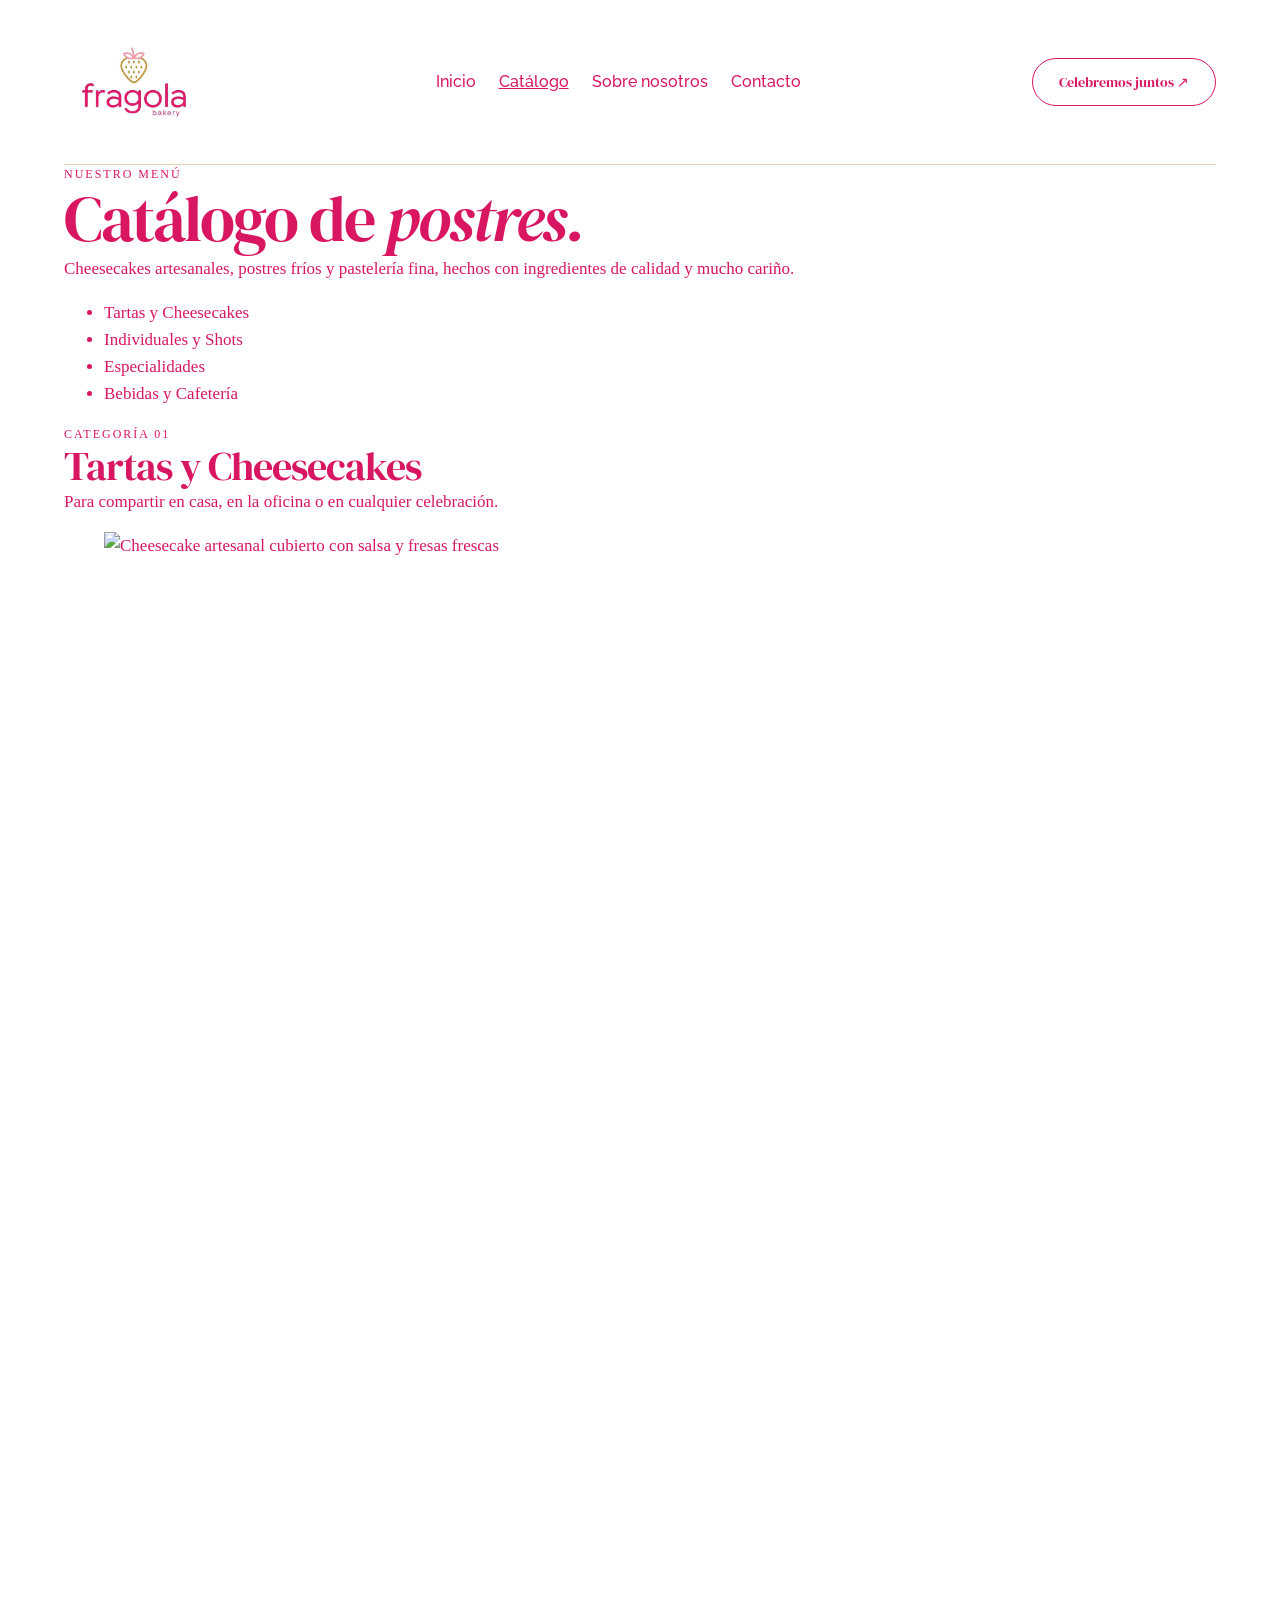
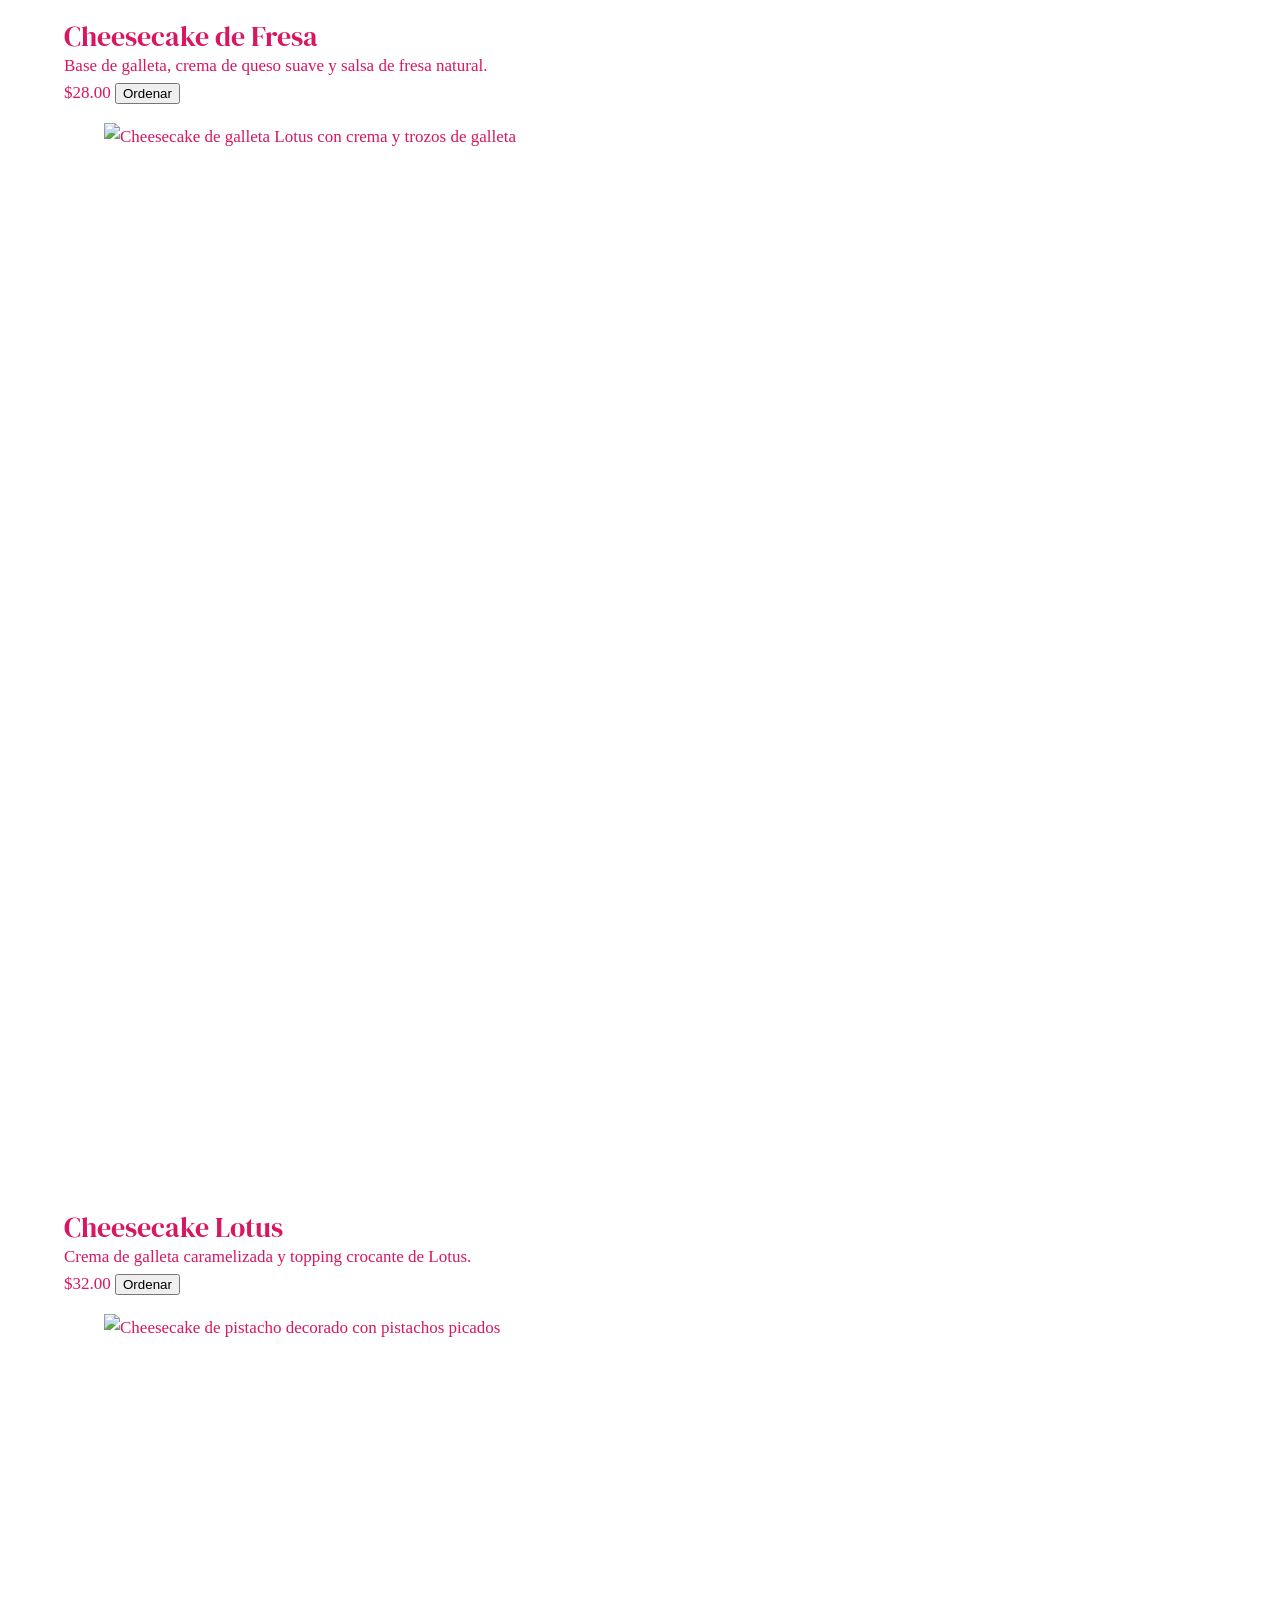
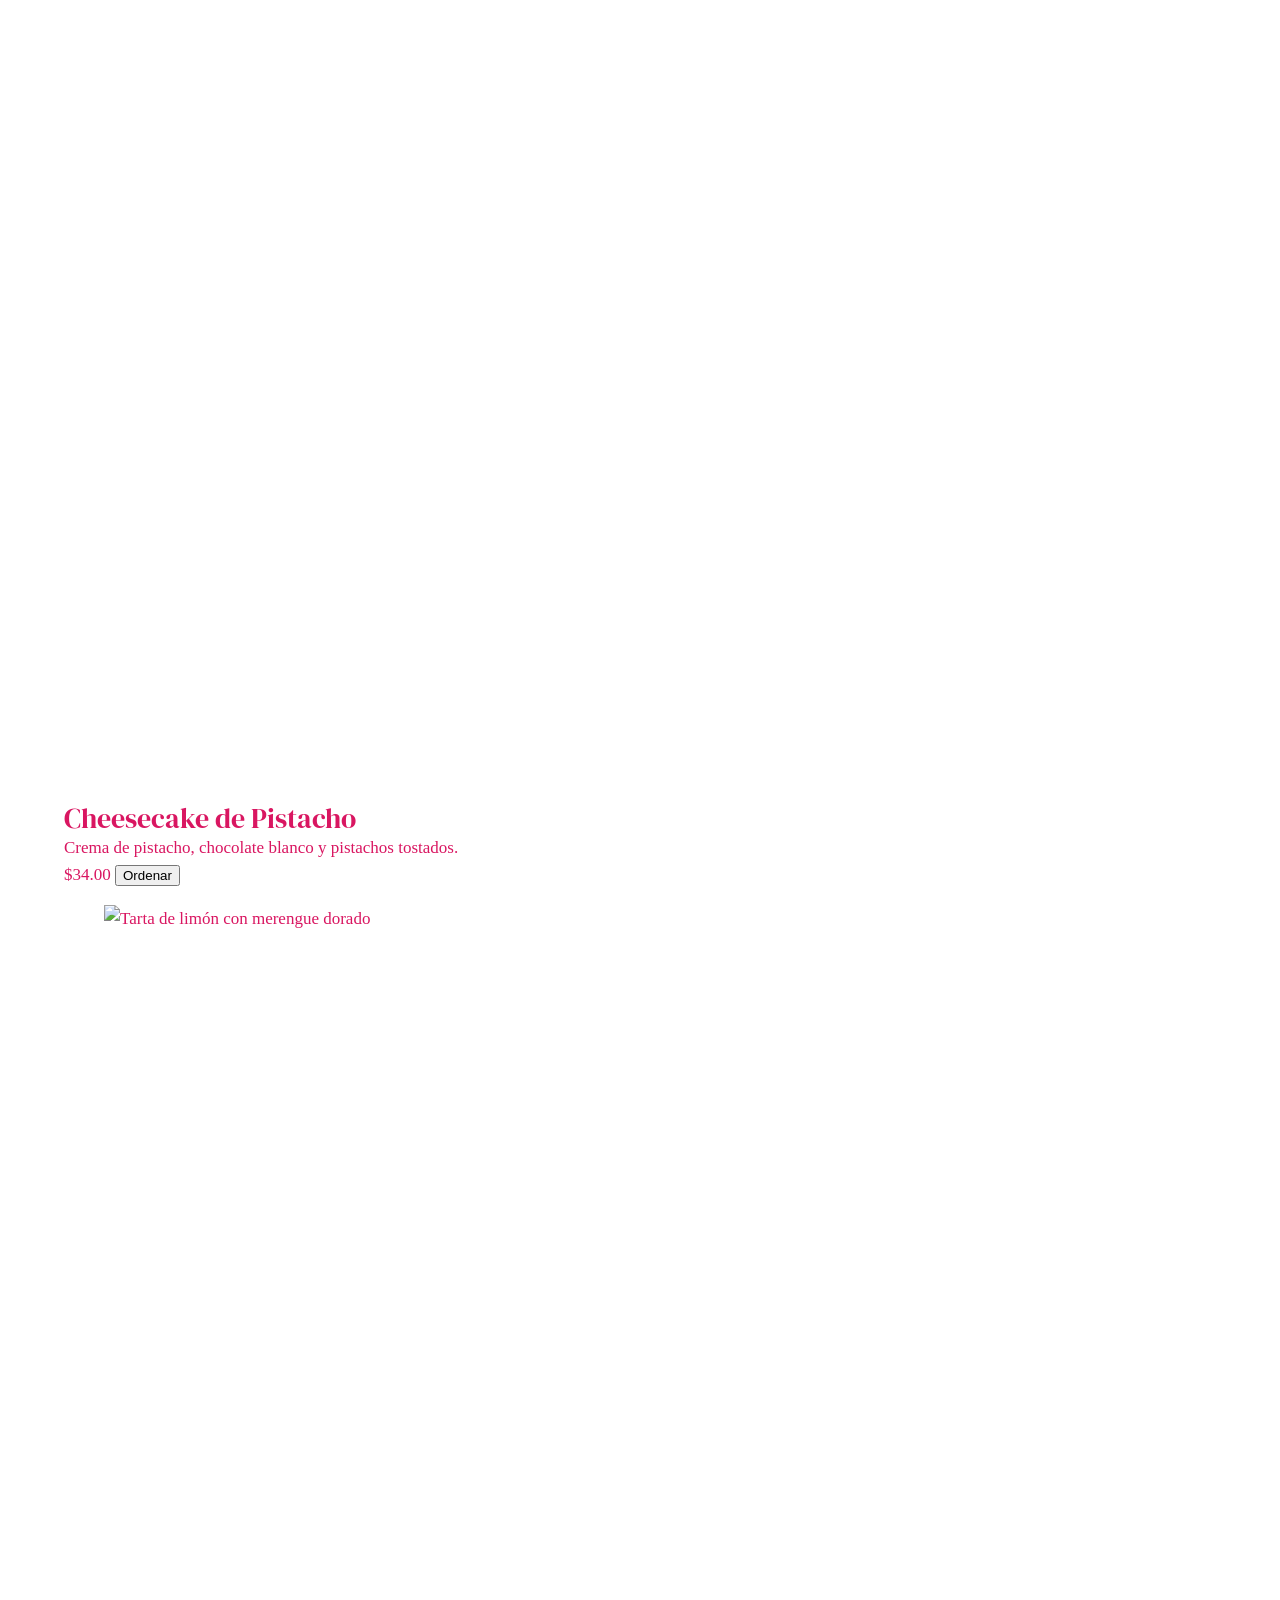
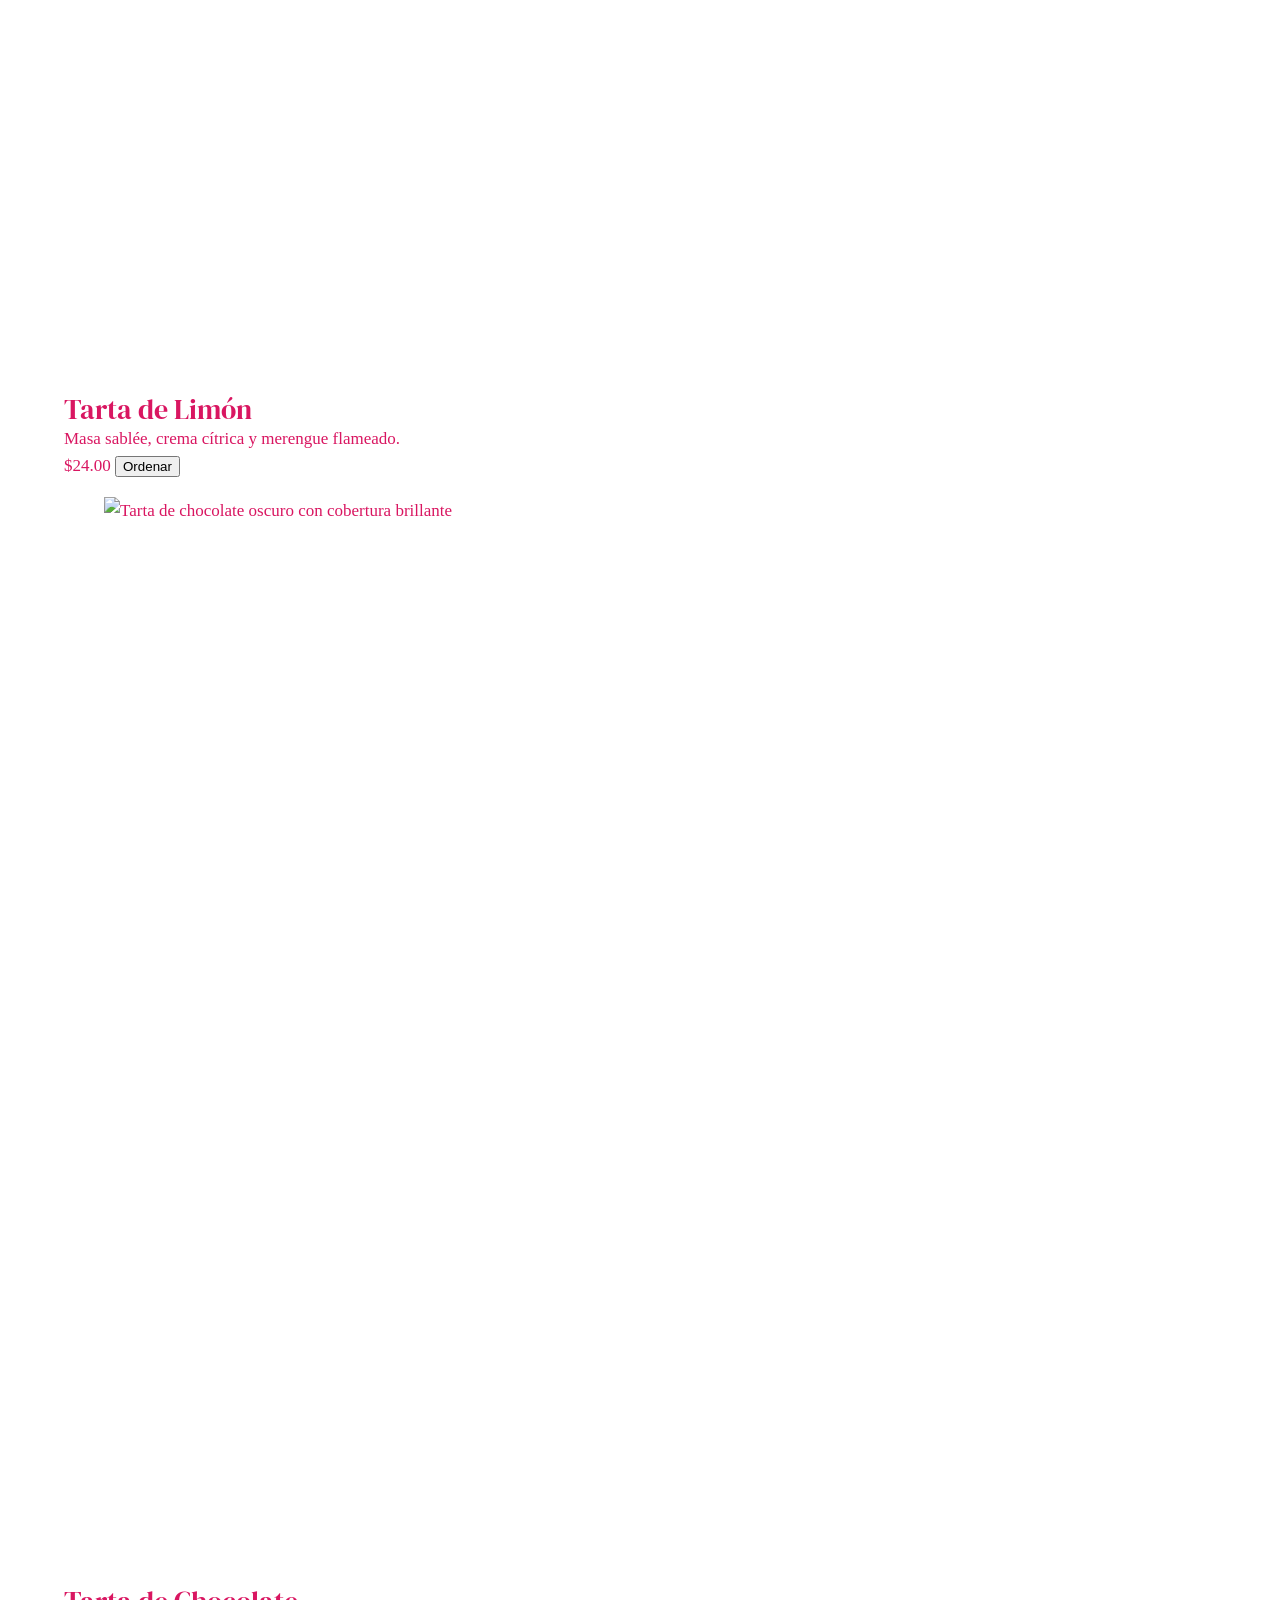
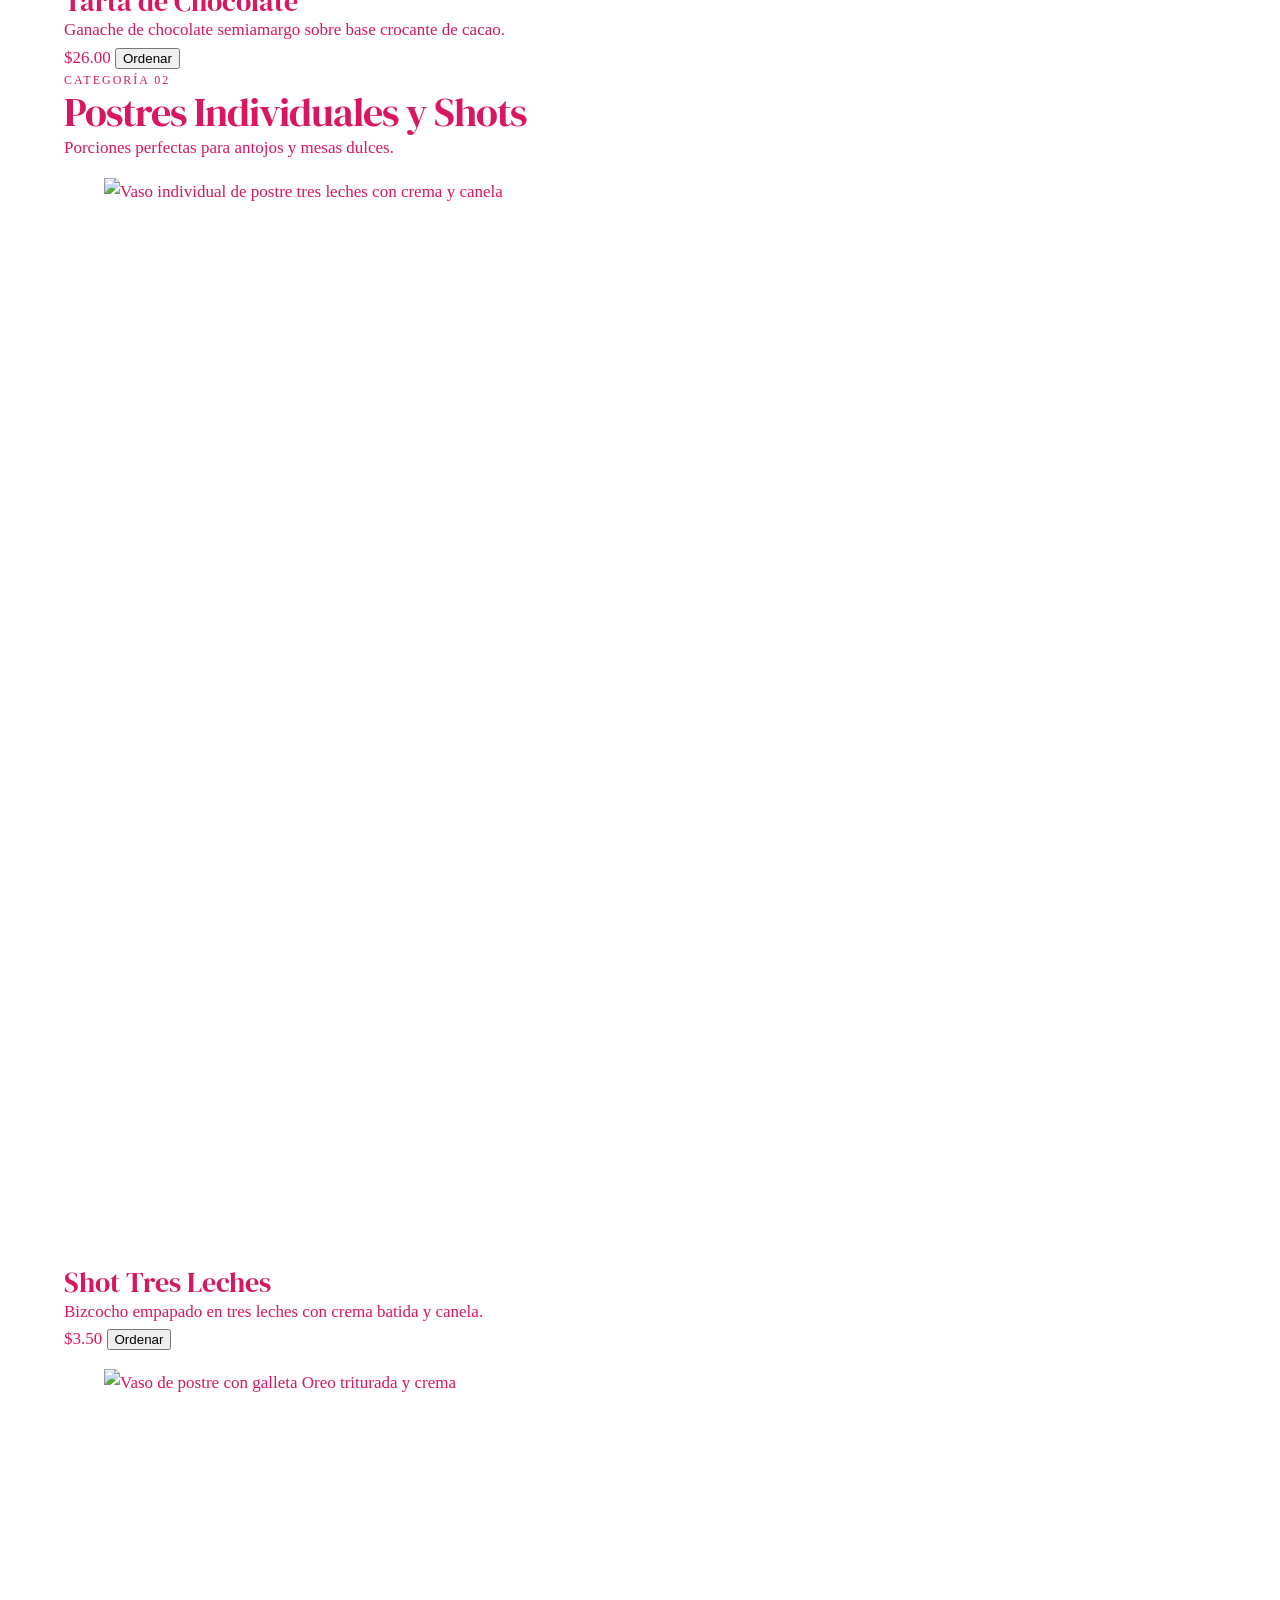
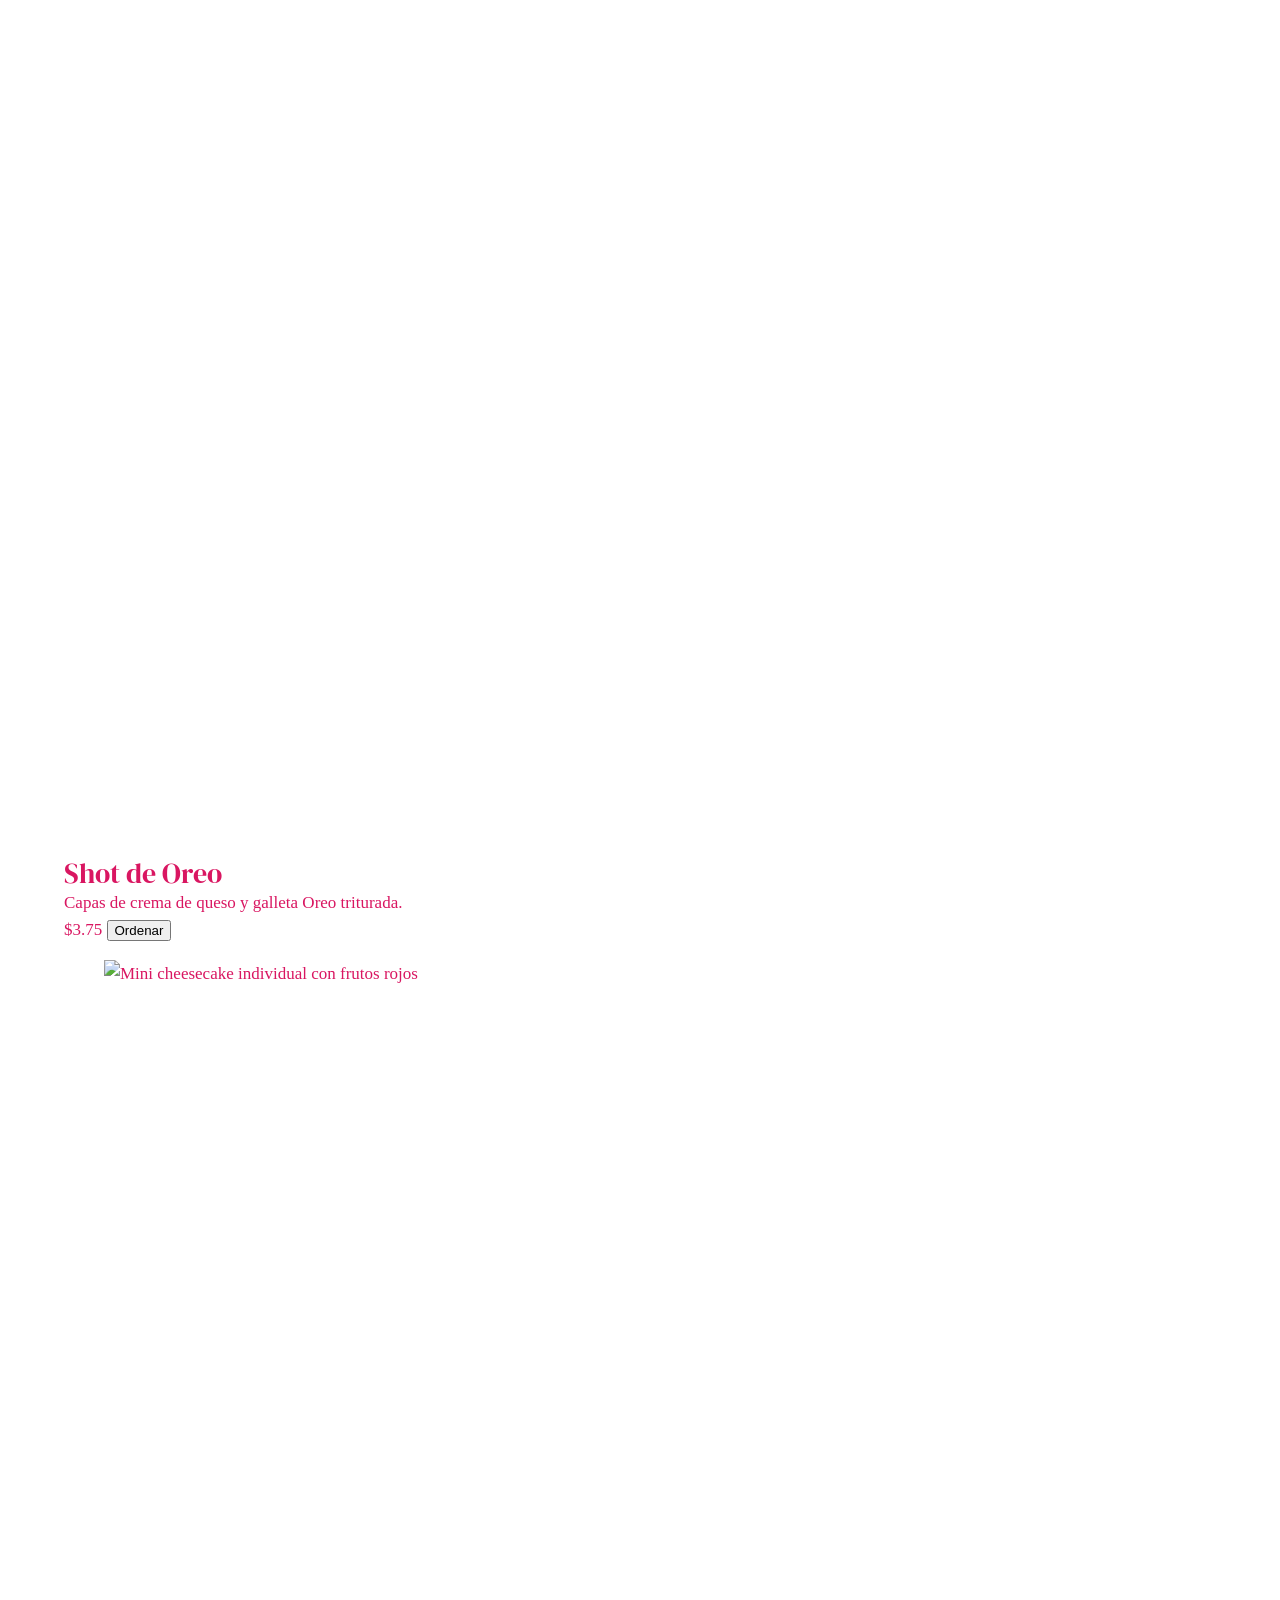
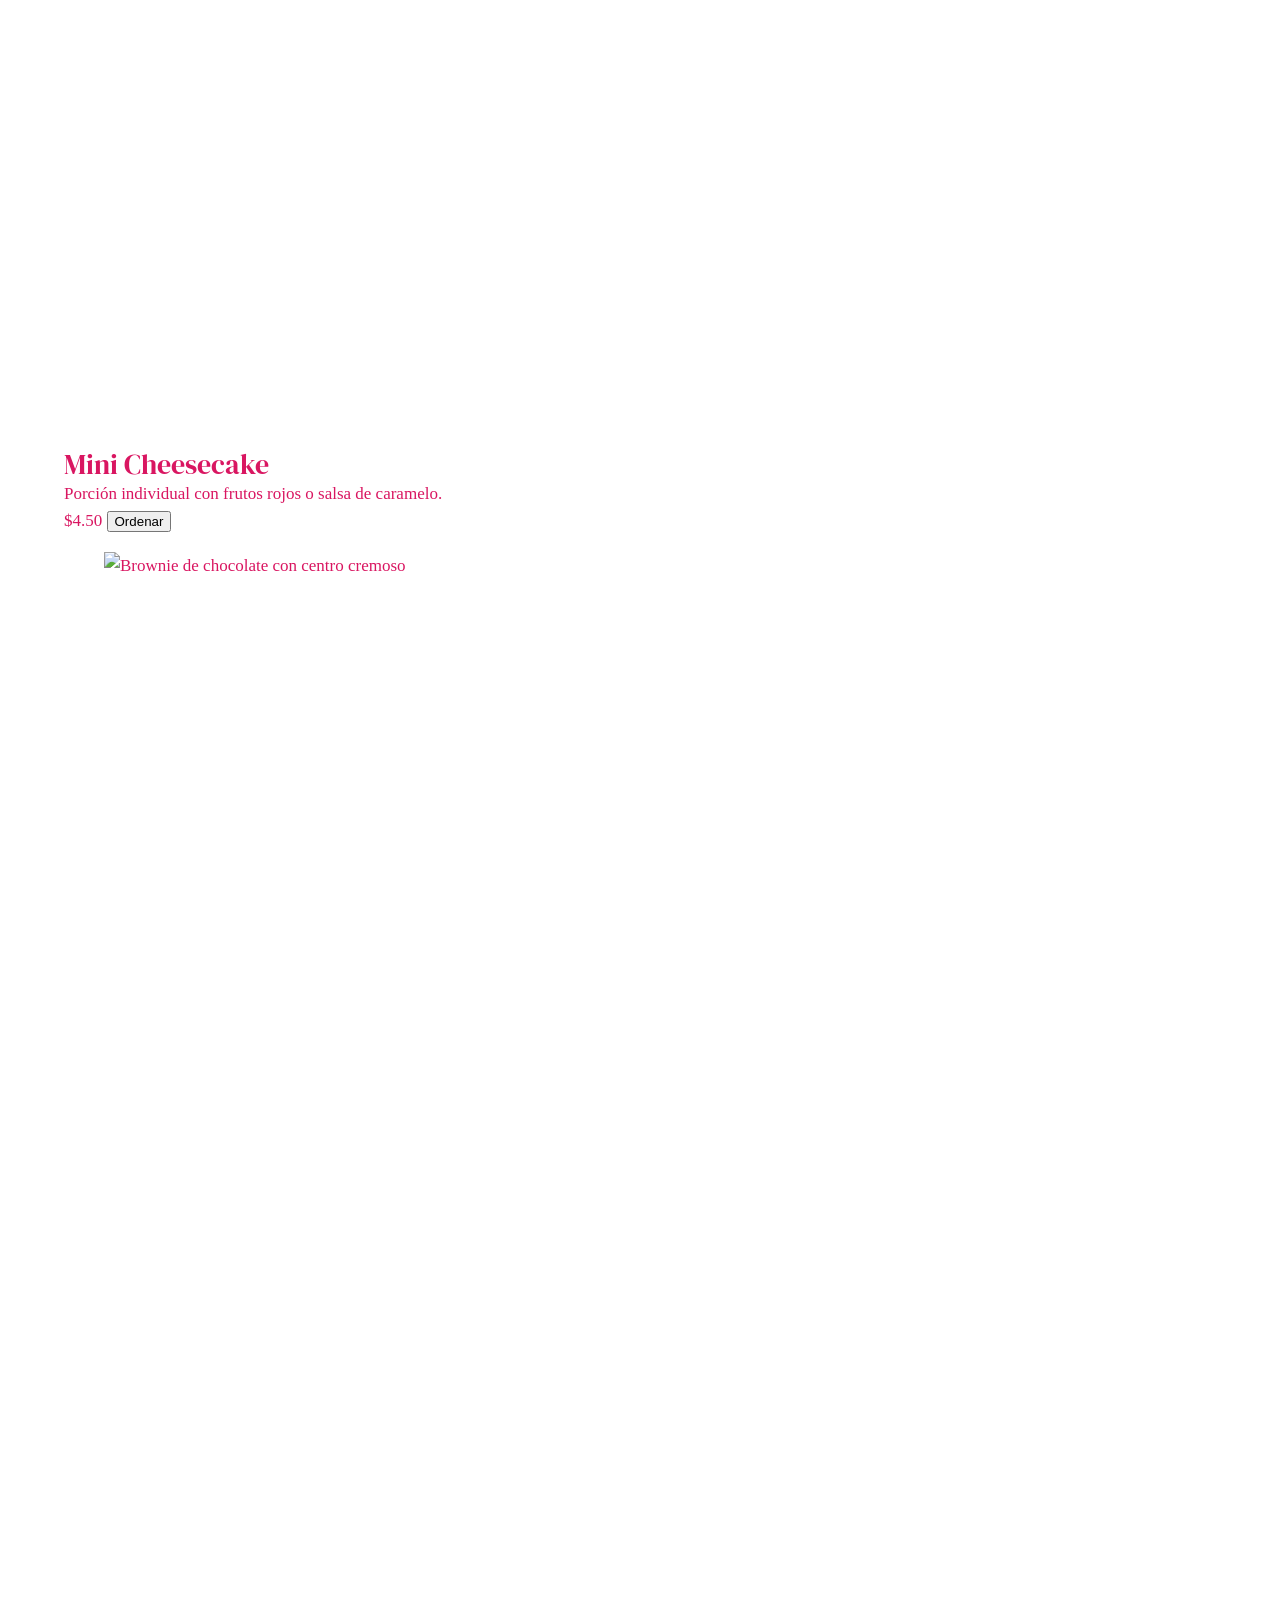
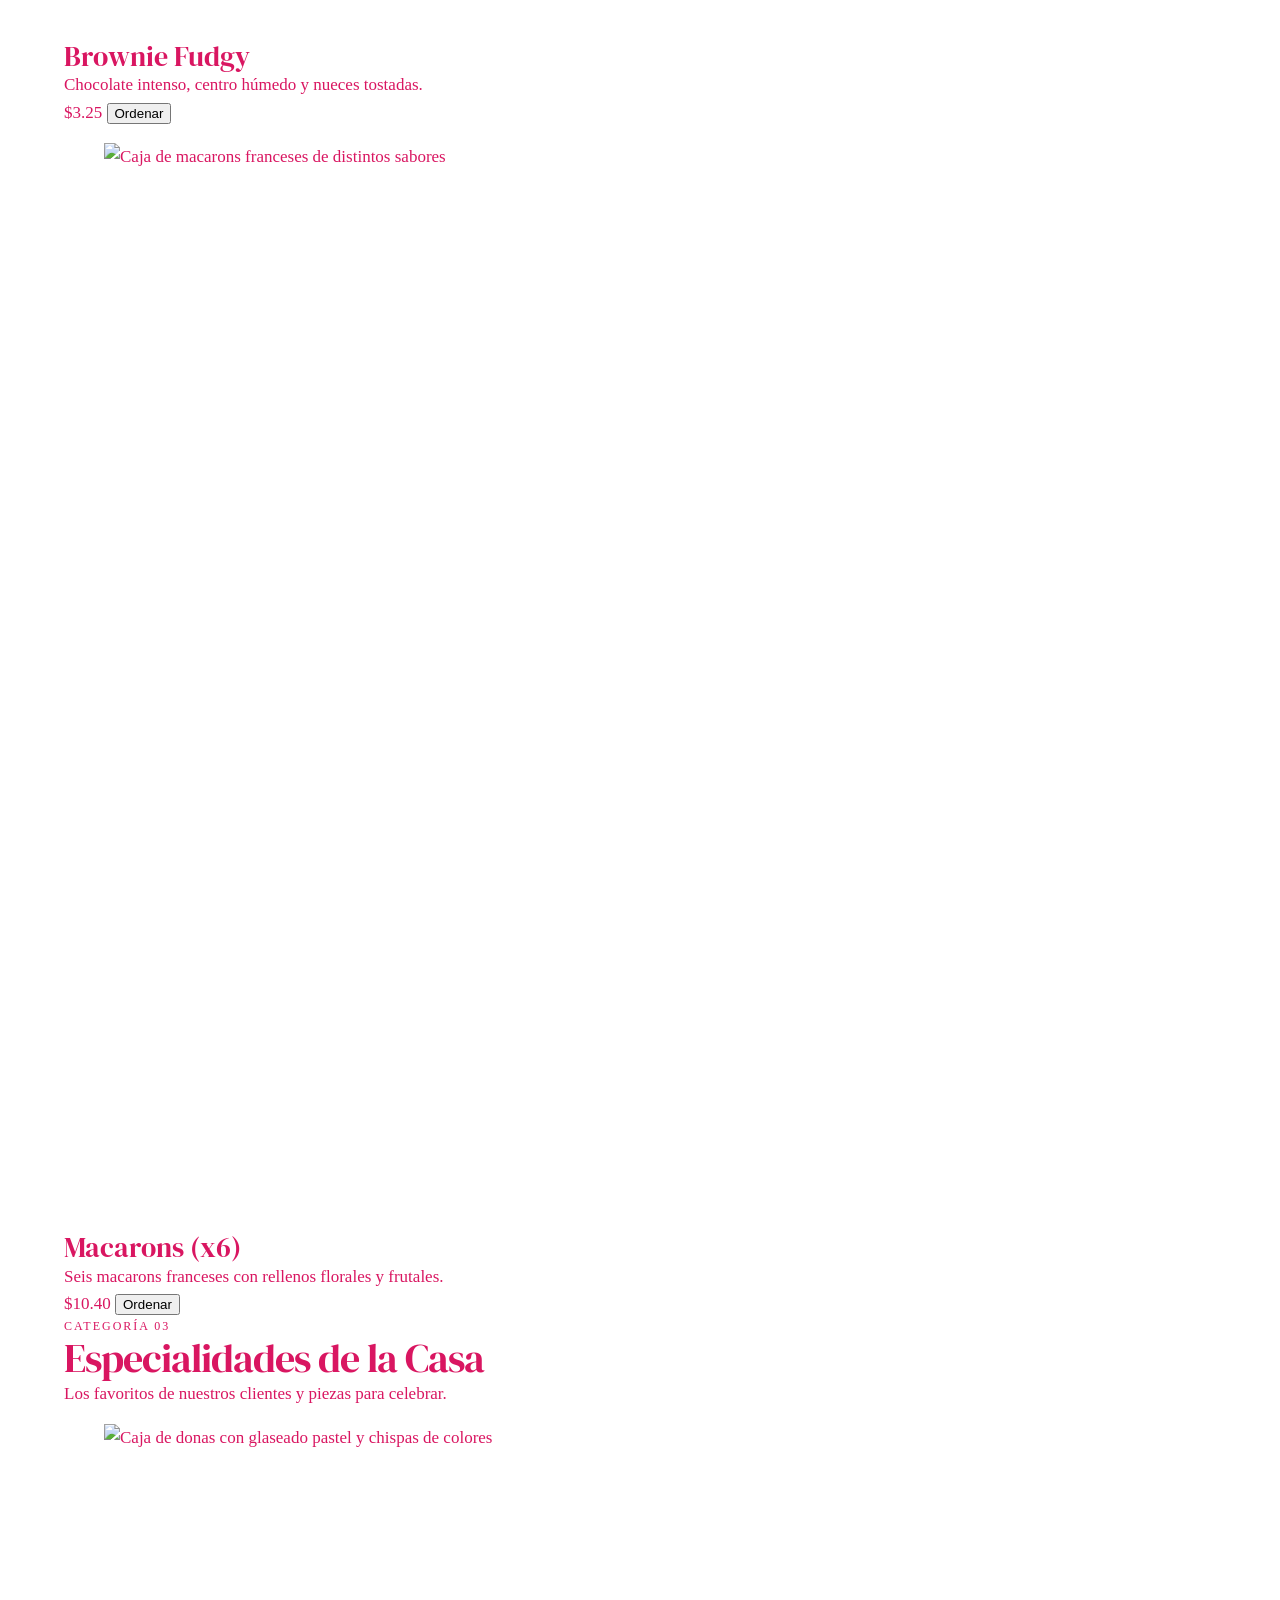
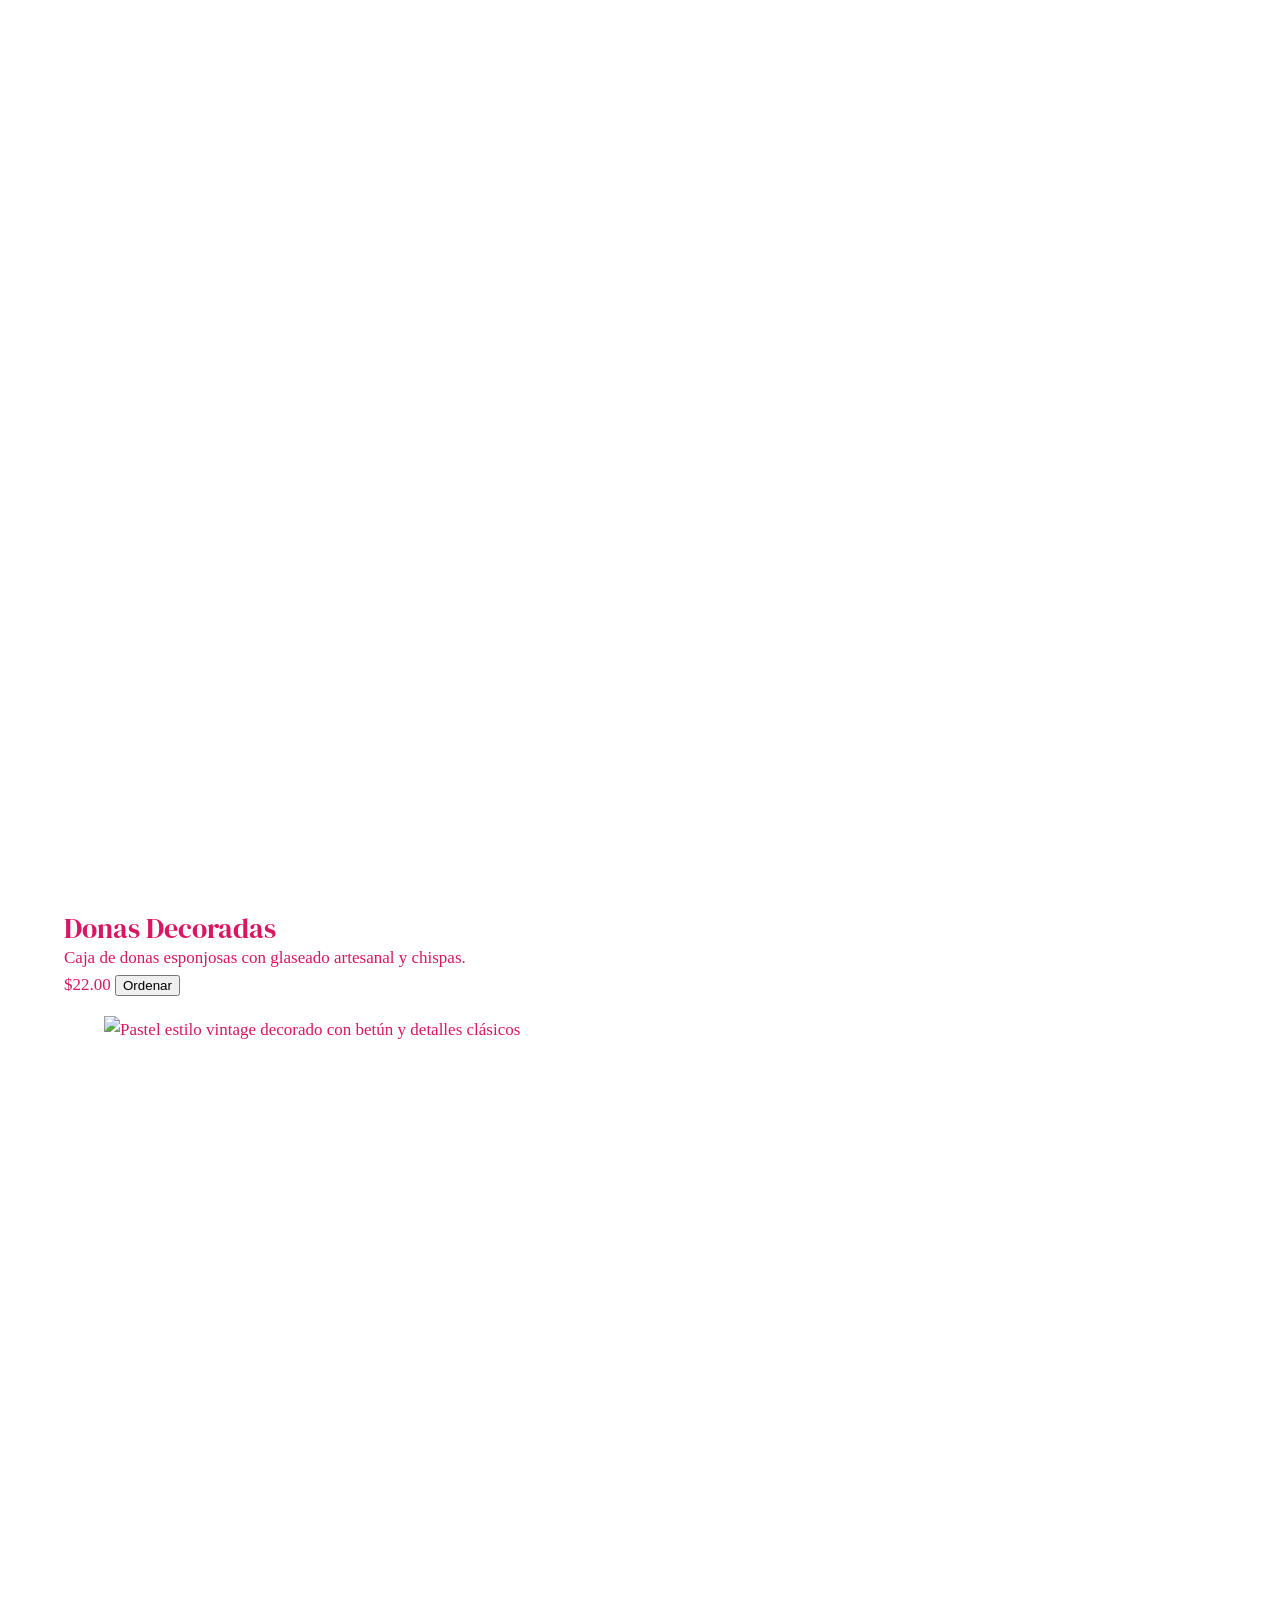
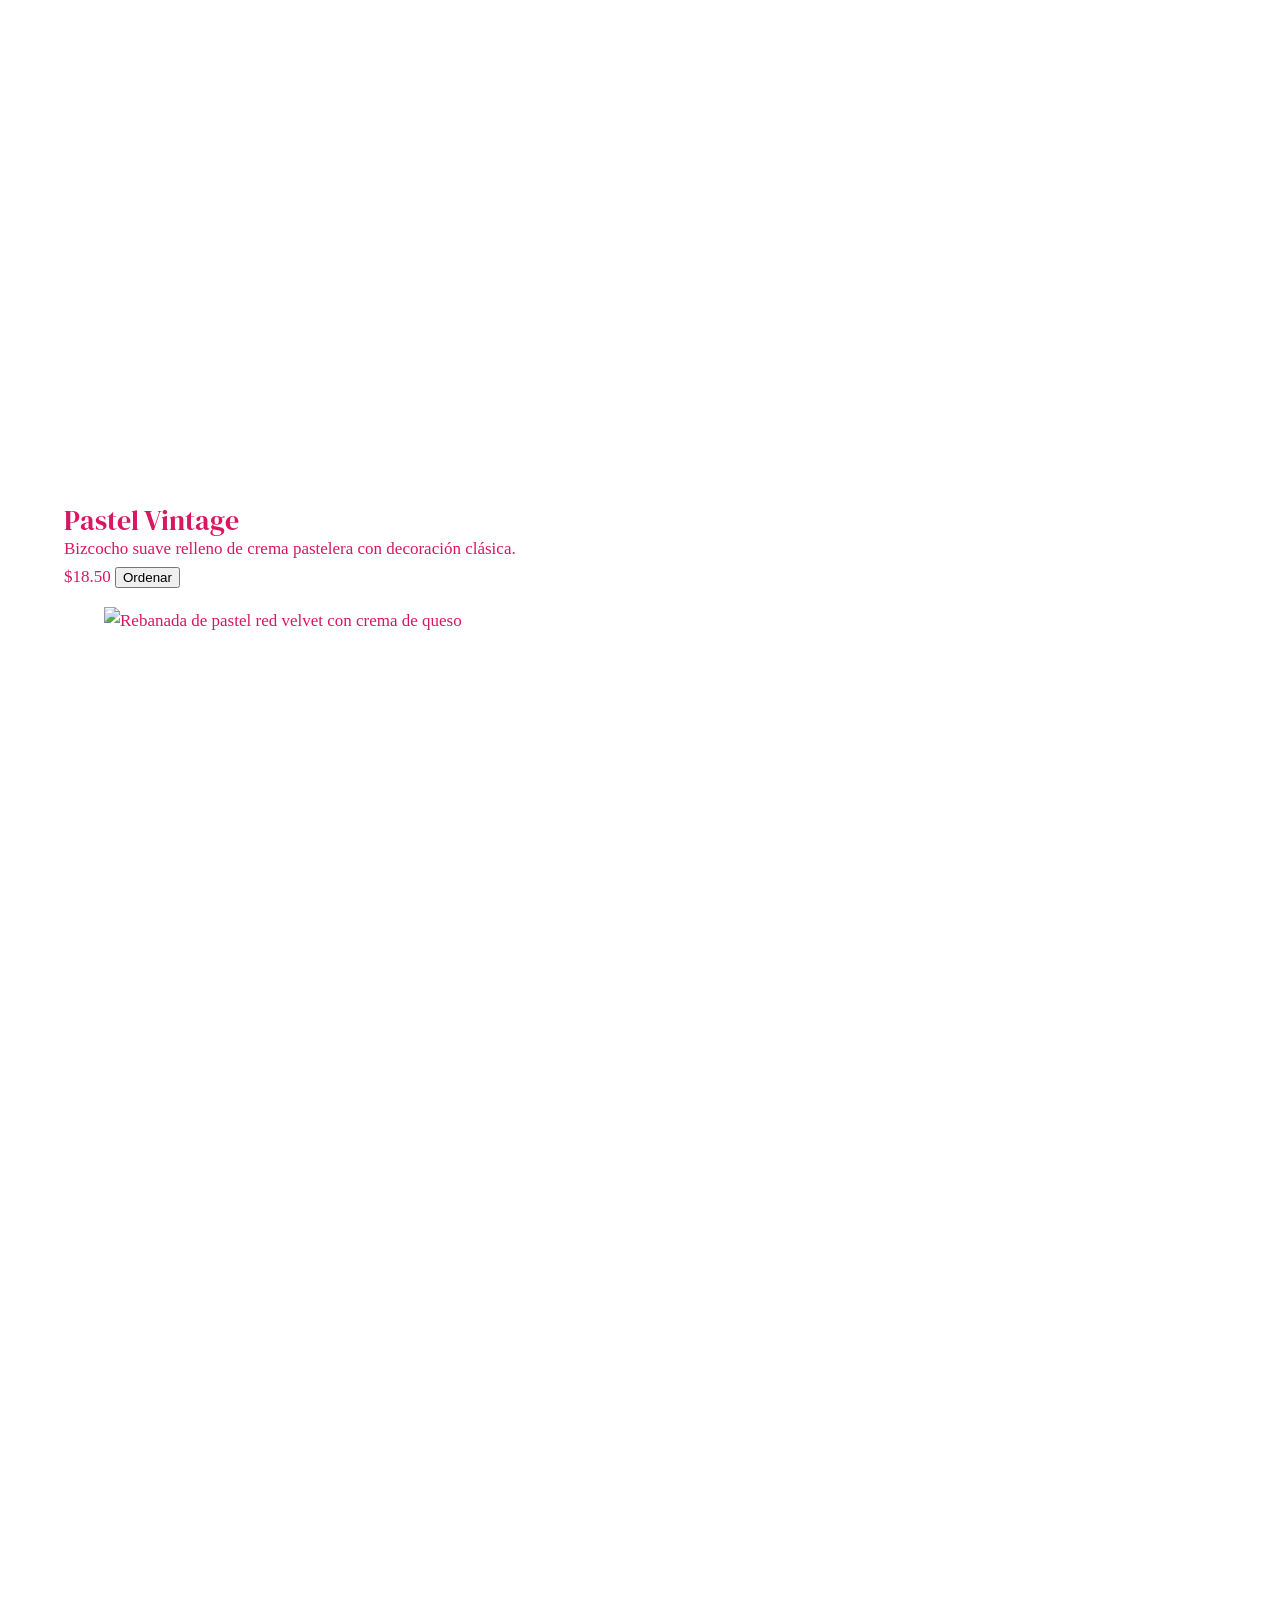
==== catalogo.html @ 0422d542 "Commit 4: Agregacion de catalogoo.html - Falta diseño completo en css" ====
<!DOCTYPE html>
<html lang="es">

<head>
    <meta charset="utf-8">
    <meta name="viewport" content="width=device-width, initial-scale=1.0">
    <title>Catálogo · Fragola Postres</title>
    <meta name="description" content="Catálogo de Fragola: cheesecakes artesanales, postres individuales, especialidades de la casa y cafetería.">
    <link rel="stylesheet" href="css/style.css">
    <link href="https://fonts.googleapis.com/css2?family=DM+Serif+Display:ital@0;1&amp;family=IBM+Plex+Mono:wght@400&amp;family=Raleway:wght@500&amp;display=swap" rel="stylesheet">
</head>

<body class="pagina-catalogo">

    <header class="cabecera">
        <nav class="nav-container contenedor" aria-label="Navegación principal">
            <a class="logo" href="index.html" aria-label="Fragola, inicio">
                <img src="img/logo-fragola.png" alt="Fragola bakery">
            </a>
            <ul class="nav-menu">
                <li><a href="index.html">Inicio</a></li>
                <li><a class="activo" href="catalogo.html" aria-current="page">Catálogo</a></li>
                <li><a href="sobreNosotros.html">Sobre nosotros</a></li>
                <li><a href="contacto.html">Contacto</a></li>
            </ul>
            <a class="cta-button boton-navegacion" href="contacto.html">Celebremos juntos <span>↗</span></a>
        </nav>
    </header>

    <main id="contenido" class="catalogo">

        <!-- Encabezado del catálogo -->
        <section class="catalogo__hero">
            <div class="contenedor catalogo__hero-interior">
                <p class="sobretitulo catalogo__sobretitulo">NUESTRO MENÚ</p>
                <h1 class="catalogo__titulo">Catálogo de <span class="titulo-cursiva">postres.</span></h1>
                <p class="catalogo__intro">Cheesecakes artesanales, postres fríos y pastelería fina, hechos con ingredientes de calidad y mucho cariño.</p>
                <nav class="catalogo__indice" aria-label="Categorías del catálogo">
                    <ul class="catalogo__indice-lista">
                        <li class="catalogo__indice-item"><a class="catalogo__indice-enlace" href="#tartas-cheesecakes">Tartas y Cheesecakes</a></li>
                        <li class="catalogo__indice-item"><a class="catalogo__indice-enlace" href="#individuales-shots">Individuales y Shots</a></li>
                        <li class="catalogo__indice-item"><a class="catalogo__indice-enlace" href="#especialidades">Especialidades</a></li>
                        <li class="catalogo__indice-item"><a class="catalogo__indice-enlace" href="#bebidas">Bebidas y Cafetería</a></li>
                    </ul>
                </nav>
            </div>
        </section>

        <!-- INICIO CATEGORÍA: Tartas y Cheesecakes -->
        <section class="catalogo__categoria catalogo__categoria--tartas" id="tartas-cheesecakes" aria-labelledby="titulo-tartas">
            <div class="contenedor">
                <header class="catalogo__categoria-encabezado">
                    <p class="sobretitulo catalogo__categoria-etiqueta">CATEGORÍA 01</p>
                    <h2 class="catalogo__categoria-titulo" id="titulo-tartas">Tartas y Cheesecakes</h2>
                    <p class="catalogo__categoria-descripcion">Para compartir en casa, en la oficina o en cualquier celebración.</p>
                </header>
                <div class="catalogo__grid">

                    <article class="catalogo__producto-card">
                        <figure class="catalogo__producto-figura">
                            <img class="catalogo__producto-img" src="https://placehold.co/600x600/fff1f5/d91661?text=Cheesecake+de+Fresa" alt="Cheesecake artesanal cubierto con salsa y fresas frescas" width="600" height="600" loading="lazy">
                        </figure>
                        <div class="catalogo__producto-cuerpo">
                            <h3 class="catalogo__producto-titulo">Cheesecake de Fresa</h3>
                            <p class="catalogo__producto-descripcion">Base de galleta, crema de queso suave y salsa de fresa natural.</p>
                            <div class="catalogo__producto-pie">
                                <span class="catalogo__producto-precio">$28.00</span>
                                <button type="button" class="catalogo__btn-accion btn-ordenar">Ordenar</button>
                            </div>
                        </div>
                    </article>

                    <article class="catalogo__producto-card">
                        <figure class="catalogo__producto-figura">
                            <img class="catalogo__producto-img" src="https://placehold.co/600x600/fff1f5/d91661?text=Cheesecake+Lotus" alt="Cheesecake de galleta Lotus con crema y trozos de galleta" width="600" height="600" loading="lazy">
                        </figure>
                        <div class="catalogo__producto-cuerpo">
                            <h3 class="catalogo__producto-titulo">Cheesecake Lotus</h3>
                            <p class="catalogo__producto-descripcion">Crema de galleta caramelizada y topping crocante de Lotus.</p>
                            <div class="catalogo__producto-pie">
                                <span class="catalogo__producto-precio">$32.00</span>
                                <button type="button" class="catalogo__btn-accion btn-ordenar">Ordenar</button>
                            </div>
                        </div>
                    </article>

                    <article class="catalogo__producto-card">
                        <figure class="catalogo__producto-figura">
                            <img class="catalogo__producto-img" src="https://placehold.co/600x600/fff1f5/d91661?text=Cheesecake+Pistacho" alt="Cheesecake de pistacho decorado con pistachos picados" width="600" height="600" loading="lazy">
                        </figure>
                        <div class="catalogo__producto-cuerpo">
                            <h3 class="catalogo__producto-titulo">Cheesecake de Pistacho</h3>
                            <p class="catalogo__producto-descripcion">Crema de pistacho, chocolate blanco y pistachos tostados.</p>
                            <div class="catalogo__producto-pie">
                                <span class="catalogo__producto-precio">$34.00</span>
                                <button type="button" class="catalogo__btn-accion btn-ordenar">Ordenar</button>
                            </div>
                        </div>
                    </article>

                    <article class="catalogo__producto-card">
                        <figure class="catalogo__producto-figura">
                            <img class="catalogo__producto-img" src="https://placehold.co/600x600/fff1f5/d91661?text=Tarta+de+Limon" alt="Tarta de limón con merengue dorado" width="600" height="600" loading="lazy">
                        </figure>
                        <div class="catalogo__producto-cuerpo">
                            <h3 class="catalogo__producto-titulo">Tarta de Limón</h3>
                            <p class="catalogo__producto-descripcion">Masa sablée, crema cítrica y merengue flameado.</p>
                            <div class="catalogo__producto-pie">
                                <span class="catalogo__producto-precio">$24.00</span>
                                <button type="button" class="catalogo__btn-accion btn-ordenar">Ordenar</button>
                            </div>
                        </div>
                    </article>

                    <article class="catalogo__producto-card">
                        <figure class="catalogo__producto-figura">
                            <img class="catalogo__producto-img" src="https://placehold.co/600x600/fff1f5/d91661?text=Tarta+de+Chocolate" alt="Tarta de chocolate oscuro con cobertura brillante" width="600" height="600" loading="lazy">
                        </figure>
                        <div class="catalogo__producto-cuerpo">
                            <h3 class="catalogo__producto-titulo">Tarta de Chocolate</h3>
                            <p class="catalogo__producto-descripcion">Ganache de chocolate semiamargo sobre base crocante de cacao.</p>
                            <div class="catalogo__producto-pie">
                                <span class="catalogo__producto-precio">$26.00</span>
                                <button type="button" class="catalogo__btn-accion btn-ordenar">Ordenar</button>
                            </div>
                        </div>
                    </article>

                </div>
            </div>
        </section>
        <!-- FIN CATEGORÍA: Tartas y Cheesecakes -->

        <!-- INICIO CATEGORÍA: Postres Individuales y Shots -->
        <section class="catalogo__categoria catalogo__categoria--individuales" id="individuales-shots" aria-labelledby="titulo-individuales">
            <div class="contenedor">
                <header class="catalogo__categoria-encabezado">
                    <p class="sobretitulo catalogo__categoria-etiqueta">CATEGORÍA 02</p>
                    <h2 class="catalogo__categoria-titulo" id="titulo-individuales">Postres Individuales y Shots</h2>
                    <p class="catalogo__categoria-descripcion">Porciones perfectas para antojos y mesas dulces.</p>
                </header>
                <div class="catalogo__grid">

                    <article class="catalogo__producto-card">
                        <figure class="catalogo__producto-figura">
                            <img class="catalogo__producto-img" src="https://placehold.co/600x600/fff1f5/d91661?text=Shot+Tres+Leches" alt="Vaso individual de postre tres leches con crema y canela" width="600" height="600" loading="lazy">
                        </figure>
                        <div class="catalogo__producto-cuerpo">
                            <h3 class="catalogo__producto-titulo">Shot Tres Leches</h3>
                            <p class="catalogo__producto-descripcion">Bizcocho empapado en tres leches con crema batida y canela.</p>
                            <div class="catalogo__producto-pie">
                                <span class="catalogo__producto-precio">$3.50</span>
                                <button type="button" class="catalogo__btn-accion btn-ordenar">Ordenar</button>
                            </div>
                        </div>
                    </article>

                    <article class="catalogo__producto-card">
                        <figure class="catalogo__producto-figura">
                            <img class="catalogo__producto-img" src="https://placehold.co/600x600/fff1f5/d91661?text=Shot+Oreo" alt="Vaso de postre con galleta Oreo triturada y crema" width="600" height="600" loading="lazy">
                        </figure>
                        <div class="catalogo__producto-cuerpo">
                            <h3 class="catalogo__producto-titulo">Shot de Oreo</h3>
                            <p class="catalogo__producto-descripcion">Capas de crema de queso y galleta Oreo triturada.</p>
                            <div class="catalogo__producto-pie">
                                <span class="catalogo__producto-precio">$3.75</span>
                                <button type="button" class="catalogo__btn-accion btn-ordenar">Ordenar</button>
                            </div>
                        </div>
                    </article>

                    <article class="catalogo__producto-card">
                        <figure class="catalogo__producto-figura">
                            <img class="catalogo__producto-img" src="https://placehold.co/600x600/fff1f5/d91661?text=Mini+Cheesecake" alt="Mini cheesecake individual con frutos rojos" width="600" height="600" loading="lazy">
                        </figure>
                        <div class="catalogo__producto-cuerpo">
                            <h3 class="catalogo__producto-titulo">Mini Cheesecake</h3>
                            <p class="catalogo__producto-descripcion">Porción individual con frutos rojos o salsa de caramelo.</p>
                            <div class="catalogo__producto-pie">
                                <span class="catalogo__producto-precio">$4.50</span>
                                <button type="button" class="catalogo__btn-accion btn-ordenar">Ordenar</button>
                            </div>
                        </div>
                    </article>

                    <article class="catalogo__producto-card">
                        <figure class="catalogo__producto-figura">
                            <img class="catalogo__producto-img" src="https://placehold.co/600x600/fff1f5/d91661?text=Brownie" alt="Brownie de chocolate con centro cremoso" width="600" height="600" loading="lazy">
                        </figure>
                        <div class="catalogo__producto-cuerpo">
                            <h3 class="catalogo__producto-titulo">Brownie Fudgy</h3>
                            <p class="catalogo__producto-descripcion">Chocolate intenso, centro húmedo y nueces tostadas.</p>
                            <div class="catalogo__producto-pie">
                                <span class="catalogo__producto-precio">$3.25</span>
                                <button type="button" class="catalogo__btn-accion btn-ordenar">Ordenar</button>
                            </div>
                        </div>
                    </article>

                    <article class="catalogo__producto-card">
                        <figure class="catalogo__producto-figura">
                            <img class="catalogo__producto-img" src="https://placehold.co/600x600/fff1f5/d91661?text=Macarons" alt="Caja de macarons franceses de distintos sabores" width="600" height="600" loading="lazy">
                        </figure>
                        <div class="catalogo__producto-cuerpo">
                            <h3 class="catalogo__producto-titulo">Macarons (x6)</h3>
                            <p class="catalogo__producto-descripcion">Seis macarons franceses con rellenos florales y frutales.</p>
                            <div class="catalogo__producto-pie">
                                <span class="catalogo__producto-precio">$10.40</span>
                                <button type="button" class="catalogo__btn-accion btn-ordenar">Ordenar</button>
                            </div>
                        </div>
                    </article>

                </div>
            </div>
        </section>
        <!-- FIN CATEGORÍA: Postres Individuales y Shots -->

        <!-- INICIO CATEGORÍA: Especialidades de la Casa -->
        <section class="catalogo__categoria catalogo__categoria--especialidades" id="especialidades" aria-labelledby="titulo-especialidades">
            <div class="contenedor">
                <header class="catalogo__categoria-encabezado">
                    <p class="sobretitulo catalogo__categoria-etiqueta">CATEGORÍA 03</p>
                    <h2 class="catalogo__categoria-titulo" id="titulo-especialidades">Especialidades de la Casa</h2>
                    <p class="catalogo__categoria-descripcion">Los favoritos de nuestros clientes y piezas para celebrar.</p>
                </header>
                <div class="catalogo__grid">

                    <article class="catalogo__producto-card">
                        <figure class="catalogo__producto-figura">
                            <img class="catalogo__producto-img" src="https://placehold.co/600x600/fff1f5/d91661?text=Donas+Decoradas" alt="Caja de donas con glaseado pastel y chispas de colores" width="600" height="600" loading="lazy">
                        </figure>
                        <div class="catalogo__producto-cuerpo">
                            <h3 class="catalogo__producto-titulo">Donas Decoradas</h3>
                            <p class="catalogo__producto-descripcion">Caja de donas esponjosas con glaseado artesanal y chispas.</p>
                            <div class="catalogo__producto-pie">
                                <span class="catalogo__producto-precio">$22.00</span>
                                <button type="button" class="catalogo__btn-accion btn-ordenar">Ordenar</button>
                            </div>
                        </div>
                    </article>

                    <article class="catalogo__producto-card">
                        <figure class="catalogo__producto-figura">
                            <img class="catalogo__producto-img" src="https://placehold.co/600x600/fff1f5/d91661?text=Pastel+Vintage" alt="Pastel estilo vintage decorado con betún y detalles clásicos" width="600" height="600" loading="lazy">
                        </figure>
                        <div class="catalogo__producto-cuerpo">
                            <h3 class="catalogo__producto-titulo">Pastel Vintage</h3>
                            <p class="catalogo__producto-descripcion">Bizcocho suave relleno de crema pastelera con decoración clásica.</p>
                            <div class="catalogo__producto-pie">
                                <span class="catalogo__producto-precio">$18.50</span>
                                <button type="button" class="catalogo__btn-accion btn-ordenar">Ordenar</button>
                            </div>
                        </div>
                    </article>

                    <article class="catalogo__producto-card">
                        <figure class="catalogo__producto-figura">
                            <img class="catalogo__producto-img" src="https://placehold.co/600x600/fff1f5/d91661?text=Pastel+Red+Velvet" alt="Rebanada de pastel red velvet con crema de queso" width="600" height="600" loading="lazy">
                        </figure>
                        <div class="catalogo__producto-cuerpo">
                            <h3 class="catalogo__producto-titulo">Red Velvet</h3>
                            <p class="catalogo__producto-descripcion">Bizcocho aterciopelado con frosting de queso crema.</p>
                            <div class="catalogo__producto-pie">
                                <span class="catalogo__producto-precio">$30.00</span>
                                <button type="button" class="catalogo__btn-accion btn-ordenar">Ordenar</button>
                            </div>
                        </div>
                    </article>

                    <article class="catalogo__producto-card">
                        <figure class="catalogo__producto-figura">
                            <img class="catalogo__producto-img" src="https://placehold.co/600x600/fff1f5/d91661?text=Cupcakes" alt="Caja de cupcakes decorados con crema de colores" width="600" height="600" loading="lazy">
                        </figure>
                        <div class="catalogo__producto-cuerpo">
                            <h3 class="catalogo__producto-titulo">Cupcakes (x6)</h3>
                            <p class="catalogo__producto-descripcion">Vainilla o chocolate con frosting de crema de mantequilla.</p>
                            <div class="catalogo__producto-pie">
                                <span class="catalogo__producto-precio">$15.00</span>
                                <button type="button" class="catalogo__btn-accion btn-ordenar">Ordenar</button>
                            </div>
                        </div>
                    </article>

                    <article class="catalogo__producto-card">
                        <figure class="catalogo__producto-figura">
                            <img class="catalogo__producto-img" src="https://placehold.co/600x600/fff1f5/d91661?text=Mesa+Dulce" alt="Mesa de postres surtidos para eventos" width="600" height="600" loading="lazy">
                        </figure>
                        <div class="catalogo__producto-cuerpo">
                            <h3 class="catalogo__producto-titulo">Caja Dulce Surtida</h3>
                            <p class="catalogo__producto-descripcion">Selección de 12 mini postres, ideal para regalar o compartir.</p>
                            <div class="catalogo__producto-pie">
                                <span class="catalogo__producto-precio">$35.00</span>
                                <button type="button" class="catalogo__btn-accion btn-ordenar">Ordenar</button>
                            </div>
                        </div>
                    </article>

                </div>
            </div>
        </section>
        <!-- FIN CATEGORÍA: Especialidades de la Casa -->

        <!-- INICIO CATEGORÍA: Bebidas y Cafetería -->
        <section class="catalogo__categoria catalogo__categoria--bebidas" id="bebidas" aria-labelledby="titulo-bebidas">
            <div class="contenedor">
                <header class="catalogo__categoria-encabezado">
                    <p class="sobretitulo catalogo__categoria-etiqueta">CATEGORÍA 04</p>
                    <h2 class="catalogo__categoria-titulo" id="titulo-bebidas">Bebidas y Cafetería</h2>
                    <p class="catalogo__categoria-descripcion">El acompañante ideal para tu postre.</p>
                </header>
                <div class="catalogo__grid">

                    <article class="catalogo__producto-card">
                        <figure class="catalogo__producto-figura">
                            <img class="catalogo__producto-img" src="https://placehold.co/600x600/fff1f5/d91661?text=Cafe+Americano" alt="Taza de café americano recién preparado" width="600" height="600" loading="lazy">
                        </figure>
                        <div class="catalogo__producto-cuerpo">
                            <h3 class="catalogo__producto-titulo">Café Americano</h3>
                            <p class="catalogo__producto-descripcion">Café de altura, servido caliente o frío.</p>
                            <div class="catalogo__producto-pie">
                                <span class="catalogo__producto-precio">$2.25</span>
                                <button type="button" class="catalogo__btn-accion btn-ordenar">Ordenar</button>
                            </div>
                        </div>
                    </article>

                    <article class="catalogo__producto-card">
                        <figure class="catalogo__producto-figura">
                            <img class="catalogo__producto-img" src="https://placehold.co/600x600/fff1f5/d91661?text=Latte" alt="Latte con arte en la espuma de leche" width="600" height="600" loading="lazy">
                        </figure>
                        <div class="catalogo__producto-cuerpo">
                            <h3 class="catalogo__producto-titulo">Latte</h3>
                            <p class="catalogo__producto-descripcion">Espresso con leche vaporizada y espuma cremosa.</p>
                            <div class="catalogo__producto-pie">
                                <span class="catalogo__producto-precio">$3.50</span>
                                <button type="button" class="catalogo__btn-accion btn-ordenar">Ordenar</button>
                            </div>
                        </div>
                    </article>

                    <article class="catalogo__producto-card">
                        <figure class="catalogo__producto-figura">
                            <img class="catalogo__producto-img" src="https://placehold.co/600x600/fff1f5/d91661?text=Frappe" alt="Frappé de café con crema batida y caramelo" width="600" height="600" loading="lazy">
                        </figure>
                        <div class="catalogo__producto-cuerpo">
                            <h3 class="catalogo__producto-titulo">Frappé de Caramelo</h3>
                            <p class="catalogo__producto-descripcion">Café frappé con salsa de caramelo y crema batida.</p>
                            <div class="catalogo__producto-pie">
                                <span class="catalogo__producto-precio">$4.50</span>
                                <button type="button" class="catalogo__btn-accion btn-ordenar">Ordenar</button>
                            </div>
                        </div>
                    </article>

                    <article class="catalogo__producto-card">
                        <figure class="catalogo__producto-figura">
                            <img class="catalogo__producto-img" src="https://placehold.co/600x600/fff1f5/d91661?text=Limonada+de+Fresa" alt="Vaso de limonada de fresa con hielo y hojas de menta" width="600" height="600" loading="lazy">
                        </figure>
                        <div class="catalogo__producto-cuerpo">
                            <h3 class="catalogo__producto-titulo">Limonada de Fresa</h3>
                            <p class="catalogo__producto-descripcion">Limón natural y fresa fresca con hielo y menta.</p>
                            <div class="catalogo__producto-pie">
                                <span class="catalogo__producto-precio">$3.25</span>
                                <button type="button" class="catalogo__btn-accion btn-ordenar">Ordenar</button>
                            </div>
                        </div>
                    </article>

                </div>
            </div>
        </section>
        <!-- FIN CATEGORÍA: Bebidas y Cafetería -->

        <!-- Llamado a pedidos por encargo -->
        <section class="catalogo__cta" aria-labelledby="titulo-cta">
            <div class="contenedor catalogo__cta-interior">
                <h2 class="catalogo__cta-titulo" id="titulo-cta">¿Buscas algo personalizado?</h2>
                <p class="catalogo__cta-texto">Encargos con 48 horas de anticipación. Escríbenos y diseñamos tu pedido.</p>
                <a class="cta-button catalogo__cta-enlace" href="contacto.html">Cotizar pedido</a>
            </div>
        </section>

    </main>

    <footer class="pie">
        <div class="contenedor fila-pie">
            <div class="columna-pie">
                <a class="logo logo-pie" href="index.html">
                    <img alt="Fragola bakery" src="img/logo-fragola.png" />
                </a>
                <p>
                    Repostería artesanal creada con pasión para llenar de dulzura tus momentos más especiales
                </p>
            </div>
            <div class="columna-pie">
                <h4>
                    Navegación
                </h4>
                <ul class="enlaces-pie">
                    <li>
                        <a href="index.html">
                            Inicio
                        </a>
                    </li>
                    <li>
                        <a href="catalogo.html">
                            Catálogo
                        </a>
                    </li>
                    <li>
                        <a href="sobreNosotros.html">
                            Sobre Nosotros
                        </a>
                    </li>
                    <li>
                        <a href="contacto.html">
                            Contacto
                        </a>
                    </li>
                </ul>
            </div>
            <div class="columna-pie contacto-pie">
                <h4>
                    Atención y Pedidos
                </h4>
                <ul class="lista-contacto-pie">
                    <li>
                        <a href="contacto.html">
                            Consulta por tu pedido
                        </a>
                    </li>
                    <li>
                        <a href="https://www.instagram.com/fragola.postres" rel="noopener noreferrer" target="_blank">
                            @fragola.postres
                        </a>
                    </li>
                    <li>
                        <span>
                            La Mascota &amp; Epic Plaza
                        </span>
                    </li>
                    <li>
                        <span>
                            Encargos con 48h de anticipación
                        </span>
                    </li>
                </ul>
            </div>
        </div>
        <div class="pie-derechos">
            <p>
                2026 Fragola Postres - Proyecto de Desarrollo Web
            </p>
        </div>
    </footer>

</body>

</html>
---- css/style.css ----
/* FRAGOLA - Version adaptada a las guias 1, 2 y 3.
   Colores y fuentes: guias 1 y 2.
   Distribucion flexible: guia 3, paginas 6-10 y 16-20.
   El archivo LEEME.txt relaciona las tecnicas con las guias. */

/* 1. Paleta inspirada en el logo original: fucsia, rosa y dorado.
   Rosa claro como fondo; dorado solo para detalles decorativos.
   Variables y estilos generales: guia 2, pagina 10. */
:root {
    --fucsia: #d91661;
    --rosa: #e99aaf;
    --rosa-claro: #fff1f5;
    --dorado: #bf9b38;
    --blanco: #ffffff;
    --texto: #503d43;
    --borde-claro: rgba(191, 155, 56, 0.45);
    --borde-suave: rgba(233, 154, 175, 0.5);
    --serif: 'DM Serif Display', Georgia, serif;
    --mono: 'IBM Plex Mono', monospace;
    --fuente-menu: 'Raleway', Arial, sans-serif;
}

* {
    box-sizing: border-box;
}

body {
    margin: 0;
    background-color: var(--blanco);
    color: var(--fucsia);
    font-family: Georgia, serif;
    font-size: 17px;
    line-height: 1.6;
}

a {
    color: var(--fucsia);
    text-decoration: none;
}

a:hover,
a:focus-visible {
    text-decoration: underline;
}

img {
    display: block;
    width: 100%;
    max-width: 100%;
    height: auto;
}

h1, h2, h3, h4, p {
    margin: 0;
}

h1, h2, h3, h4 {
    font-family: var(--serif);
    font-weight: 400;
    line-height: 1.1;
}

/* Porcentaje + limite de ancho, como en la guia 3, pagina 16. */
.contenedor {
    width: 90%;
    max-width: 1200px;
    margin: 0 auto;
}

.sobretitulo {
    font-size: 12px;
    letter-spacing: 2px;
    text-transform: uppercase;
    line-height: 1.6;
}

/* 2. Navegacion flexible: los enlaces pueden pasar a otra fila. */
.cabecera {
    background-color: var(--blanco);
}

.portada {
    background-color: var(--rosa-claro);
    color: var(--fucsia);
}

.nav-container {
    display: flex;
    flex-wrap: wrap;
    justify-content: space-between;
    align-items: center;
    gap: 24px;
    padding: 12px 0;
    border-bottom: 1px solid var(--borde-claro);
}

.logo {
    display: inline-block;
    width: 140px;
}

.logo img {
    width: 100%;
    height: auto;
}


.nav-menu {
    display: flex;
    flex-wrap: wrap;
    justify-content: center;
    gap: 12px 23px;
    padding: 0;
    margin: 0;
    list-style: none;
    font-size: 14px;
}

/* Raleway: aproximacion visual al logo desde Google Fonts.
   font-family y font-weight: guia 1. */
.nav-menu a,
.enlaces-pie a {
    font-family: var(--fuente-menu);
    font-weight: 500;
    font-size: 16px;
}

.nav-menu a {
    display: inline-block;
    padding: 8px 0;
}

.nav-menu .activo {
    text-decoration: underline;
}

.boton-navegacion {
    font-size: 14px;
}

.cabecera a,
.portada a,
.pie a {
    color: var(--fucsia);
}

/* 3. Botones: bordes redondeados y transicion sencilla.
   position y top: guia 3. transition: guia 3, paginas 27-29. */
.cta-button,
.boton-primario,
.boton-whatsapp,
.boton-mapa,
.boton-tarjeta {
    display: inline-block;
    position: relative;
    top: 0;
    padding: 14px 26px;
    border: 1px solid var(--fucsia);
    border-radius: 999px;
    font-family: var(--serif);
    line-height: 1.3;
    text-align: center;
    transition: top 0.3s;
}

.cta-button:hover,
.cta-button:focus-visible,
.boton-primario:hover,
.boton-primario:focus-visible,
.boton-whatsapp:hover,
.boton-whatsapp:focus-visible,
.boton-mapa:hover,
.boton-mapa:focus-visible,
.boton-tarjeta:hover,
.boton-tarjeta:focus-visible {
    top: -3px;
}

.cabecera .cta-button,
.portada .boton-primario {
    border-color: var(--fucsia);
}

/* 4. Portada: flex-wrap sustituye los cambios mediante @media. */
.portada-interior {
    padding-top: 52px;
}

.portada-interior > .sobretitulo {
    text-align: center;
}

.portada-centro {
    display: flex;
    flex-wrap: wrap;
    align-items: center;
    justify-content: center;
    gap: 36px;
    padding: 42px 0 32px;
}

h1 {
    flex: 1 1 480px;
    font-size: 4rem;
    letter-spacing: -2px;
}

.titulo-cursiva {
    font-style: italic;
}

.portada-ilustracion {
    flex: 1 1 280px;
    max-width: 340px;
}

.portada-inferior {
    display: flex;
    flex-wrap: wrap;
    justify-content: space-between;
    align-items: center;
    gap: 28px;
    padding: 12px 0 48px;
}

.portada-inferior > p {
    flex: 1 1 300px;
    font-size: 18px;
    line-height: 1.5;
}

.portada-botones {
    display: flex;
    flex-direction: column;
    align-items: center;
    gap: 16px;
}

.enlace-simple {
    font-size: 14px;
}

.seguir {
    display: flex;
    justify-content: space-between;
    align-items: center;
    gap: 12px;
    padding: 20px 0;
    border-top: 1px solid var(--borde-claro);
    font-family: var(--mono);
    font-size: 10px;
    letter-spacing: 1px;
}

.seguir span {
    font-size: 22px;
}

/* 5. Favoritos: tarjetas flexibles, guia 3, paginas 18-20. */
.destacados {
    padding: 80px 0;
}

.destacados-encabezado {
    margin-bottom: 48px;
    text-align: center;
}

.destacados-encabezado .sobretitulo {
    margin-bottom: 18px;
}

h2 {
    font-size: 2.5rem;
    letter-spacing: -1px;
}

.descripcion-seccion {
    margin-top: 20px;
    color: var(--texto);
}

.fila-destacados {
    display: flex;
    flex-wrap: wrap;
    justify-content: center;
    gap: 30px;
}

.tarjeta {
    display: flex;
    flex-direction: column;
    flex: 1 1 280px;
    max-width: 380px;
}

/* La etiqueta absoluta toma la foto como referencia (guia 3, p. 22). */
.tarjeta-imagen {
    position: relative;
}

.tarjeta-imagen img {
    height: 360px;
    object-fit: cover;
}

.etiqueta-tarjeta {
    position: absolute;
    top: 16px;
    left: 16px;
    z-index: 1;
    padding: 5px 13px;
    background-color: var(--rosa-claro);
    border-radius: 999px;
    font-size: 12px;
}

.tarjeta-contenido {
    display: flex;
    flex-direction: column;
    flex-grow: 1;
    padding-top: 24px;
}

.tarjeta-categoria {
    font-size: 11px;
    letter-spacing: 2px;
    text-transform: uppercase;
}

h3 {
    margin-top: 10px;
    font-size: 28px;
}

.tarjeta-contenido > p {
    margin: 16px 0 24px;
    color: var(--texto);
    font-size: 16px;
}

/* El margen automatico alinea los precios al final de la tarjeta. */
.tarjeta-pie {
    display: flex;
    justify-content: space-between;
    align-items: center;
    gap: 16px;
    margin-top: auto;
    padding-top: 18px;
    border-top: 1px solid var(--dorado);
}

.precio {
    font-family: var(--mono);
    font-size: 16px;
}

.boton-tarjeta {
    padding: 9px 20px;
    font-size: 14px;
}

.destacados-boton-final {
    margin-top: 48px;
    text-align: center;
}

.nota-fotos {
    margin-top: 20px;
    color: var(--texto);
    font-size: 12px;
    text-align: center;
}

/* 6. Eventos: dos columnas cuando caben, una cuando falta espacio. */
.eventos {
    padding-bottom: 80px;
}

.dos-columnas {
    display: flex;
    flex-wrap: wrap;
    align-items: center;
    gap: 48px;
}

.dos-columnas > div {
    flex: 1 1 300px;
}

.eventos .columna-imagen img {
    height: 520px;
    object-fit: cover;
}

.eventos .sobretitulo {
    margin-bottom: 24px;
}

.eventos h2 {
    max-width: 460px;
}

.descripcion-evento {
    margin-top: 22px;
    color: var(--texto);
}

.lista-beneficios {
    margin: 28px 0;
    padding-left: 20px;
    color: var(--texto);
    font-size: 15px;
}

.lista-beneficios li {
    padding: 13px 0;
    border-top: 1px solid var(--borde-suave);
}

/* 7. Sucursales y pie de pagina. */
.sucursales {
    padding: 80px 0;
    border-top: 1px solid var(--dorado);
}

.fila-sucursales {
    display: flex;
    flex-wrap: wrap;
    gap: 48px;
}

.tarjeta-sucursal {
    display: flex;
    flex-direction: column;
    align-items: flex-start;
    flex: 1 1 300px;
    padding-top: 20px;
    border-top: 1px solid var(--dorado);
}

.sucursal-direccion {
    max-width: 440px;
    margin-top: 18px;
    color: var(--texto);
}

.sucursal-horario {
    margin: 24px 0 28px;
    color: var(--texto);
    font-family: var(--mono);
    font-size: 12px;
}

.sucursal-horario strong {
    font-weight: 400;
}

.boton-mapa {
    margin-top: auto;
    font-size: 14px;
}

.pie {
    padding-top: 48px;
    background-color: var(--blanco);
    color: var(--texto);
    border-top: 1px solid var(--dorado);
}

.fila-pie {
    display: flex;
    flex-wrap: wrap;
    gap: 48px;
    padding-bottom: 56px;
}

.columna-pie {
    flex: 1 1 240px;
}

.logo-pie {
    width: 170px;
}

.columna-pie > p {
    max-width: 290px;
    margin-top: 25px;
    font-size: 15px;
}

h4 {
    margin-top: 12px;
    font-size: 22px;
}

.enlaces-pie,
.lista-contacto-pie {
    margin: 24px 0 0;
    padding: 0;
    list-style: none;
    font-size: 14px;
}

.enlaces-pie li,
.lista-contacto-pie li {
    margin-top: 10px;
}

.pie-derechos {
    padding: 22px;
    border-top: 1px solid var(--borde-claro);
    font-family: var(--mono);
    font-size: 10px;
    text-align: center;
}
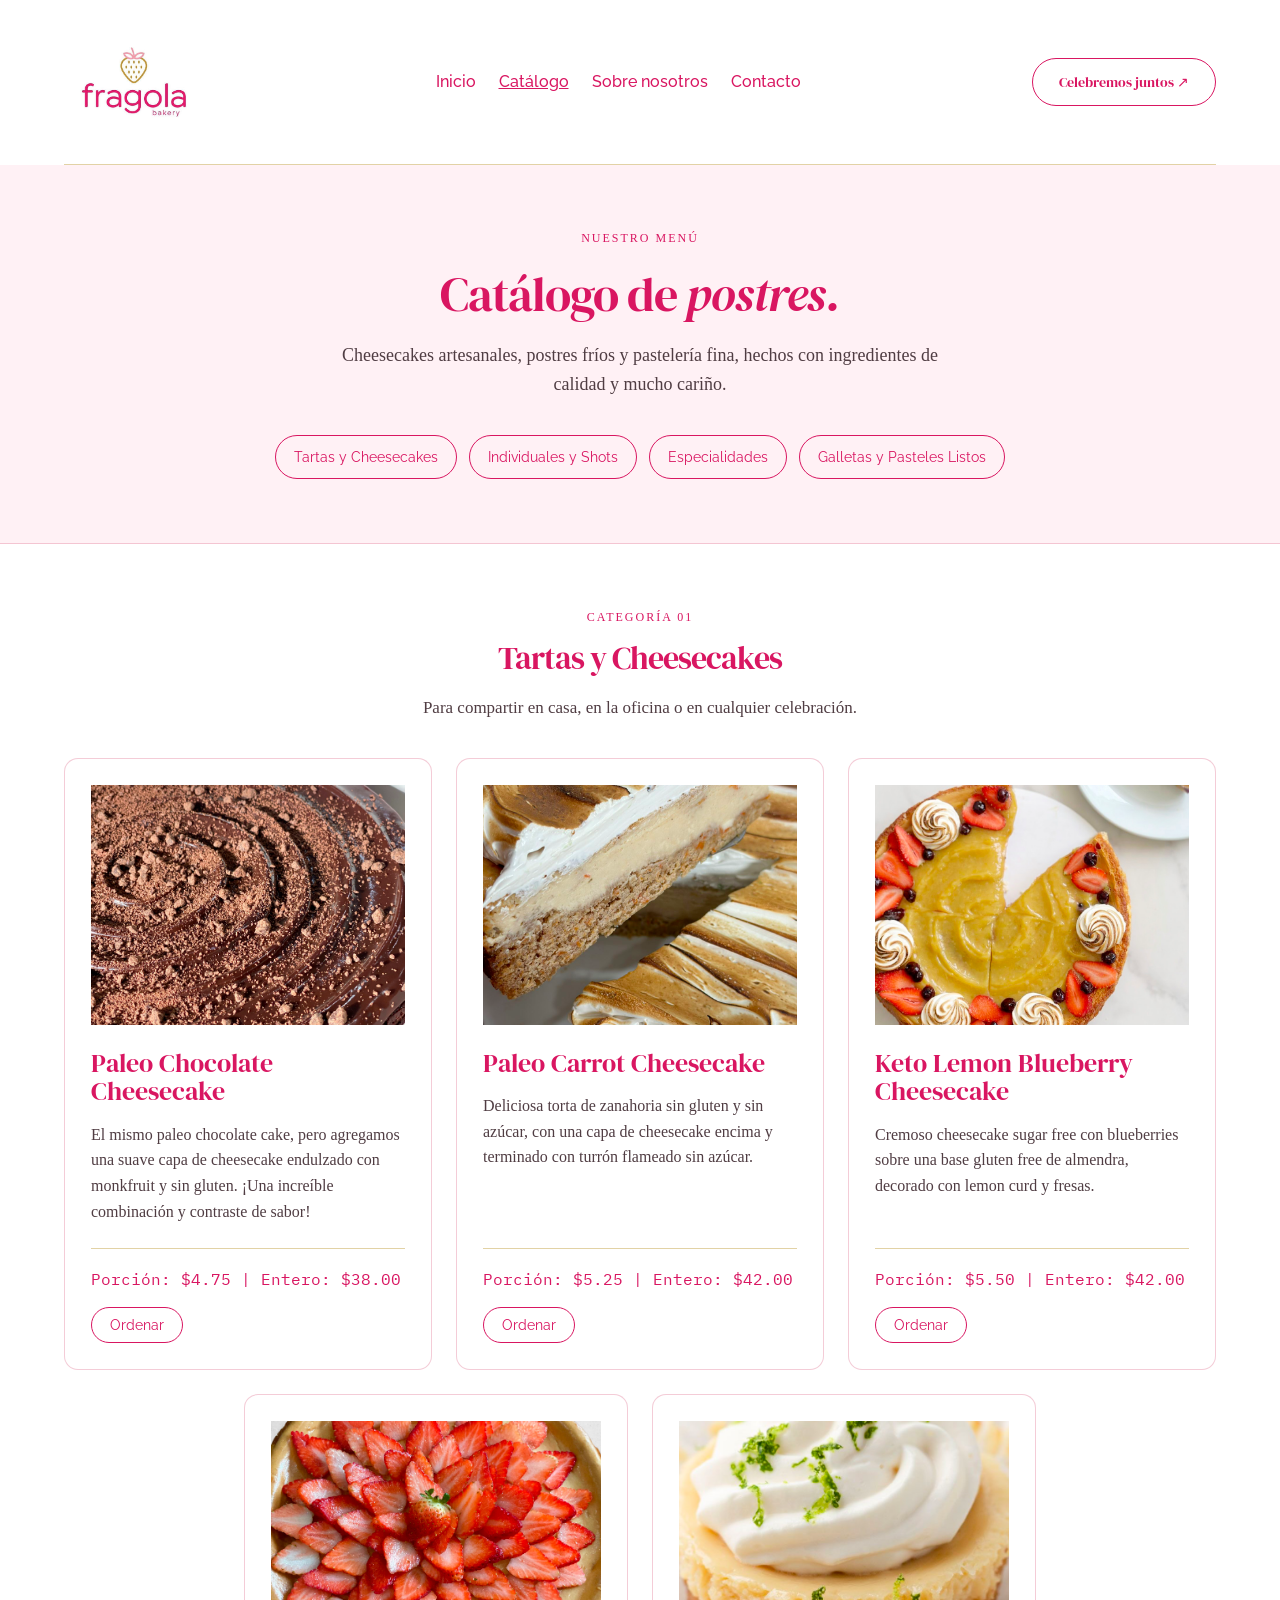
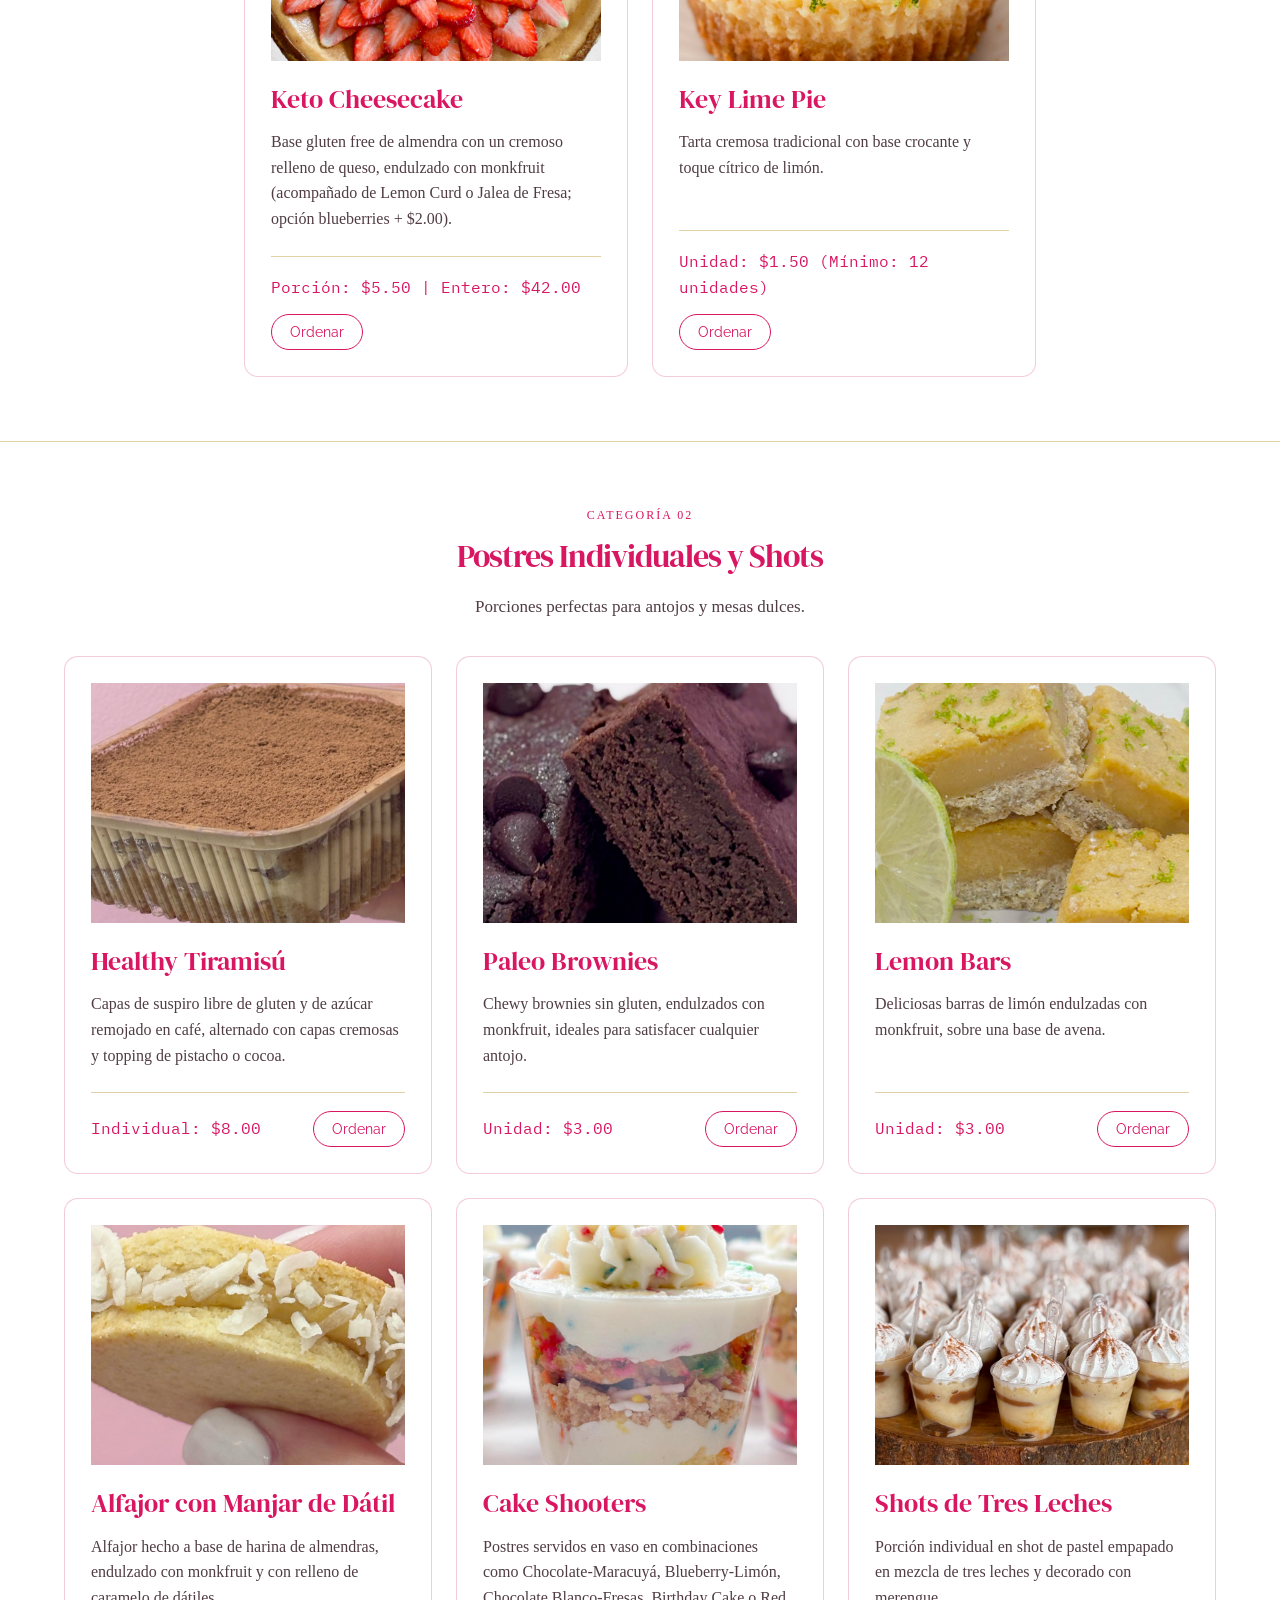
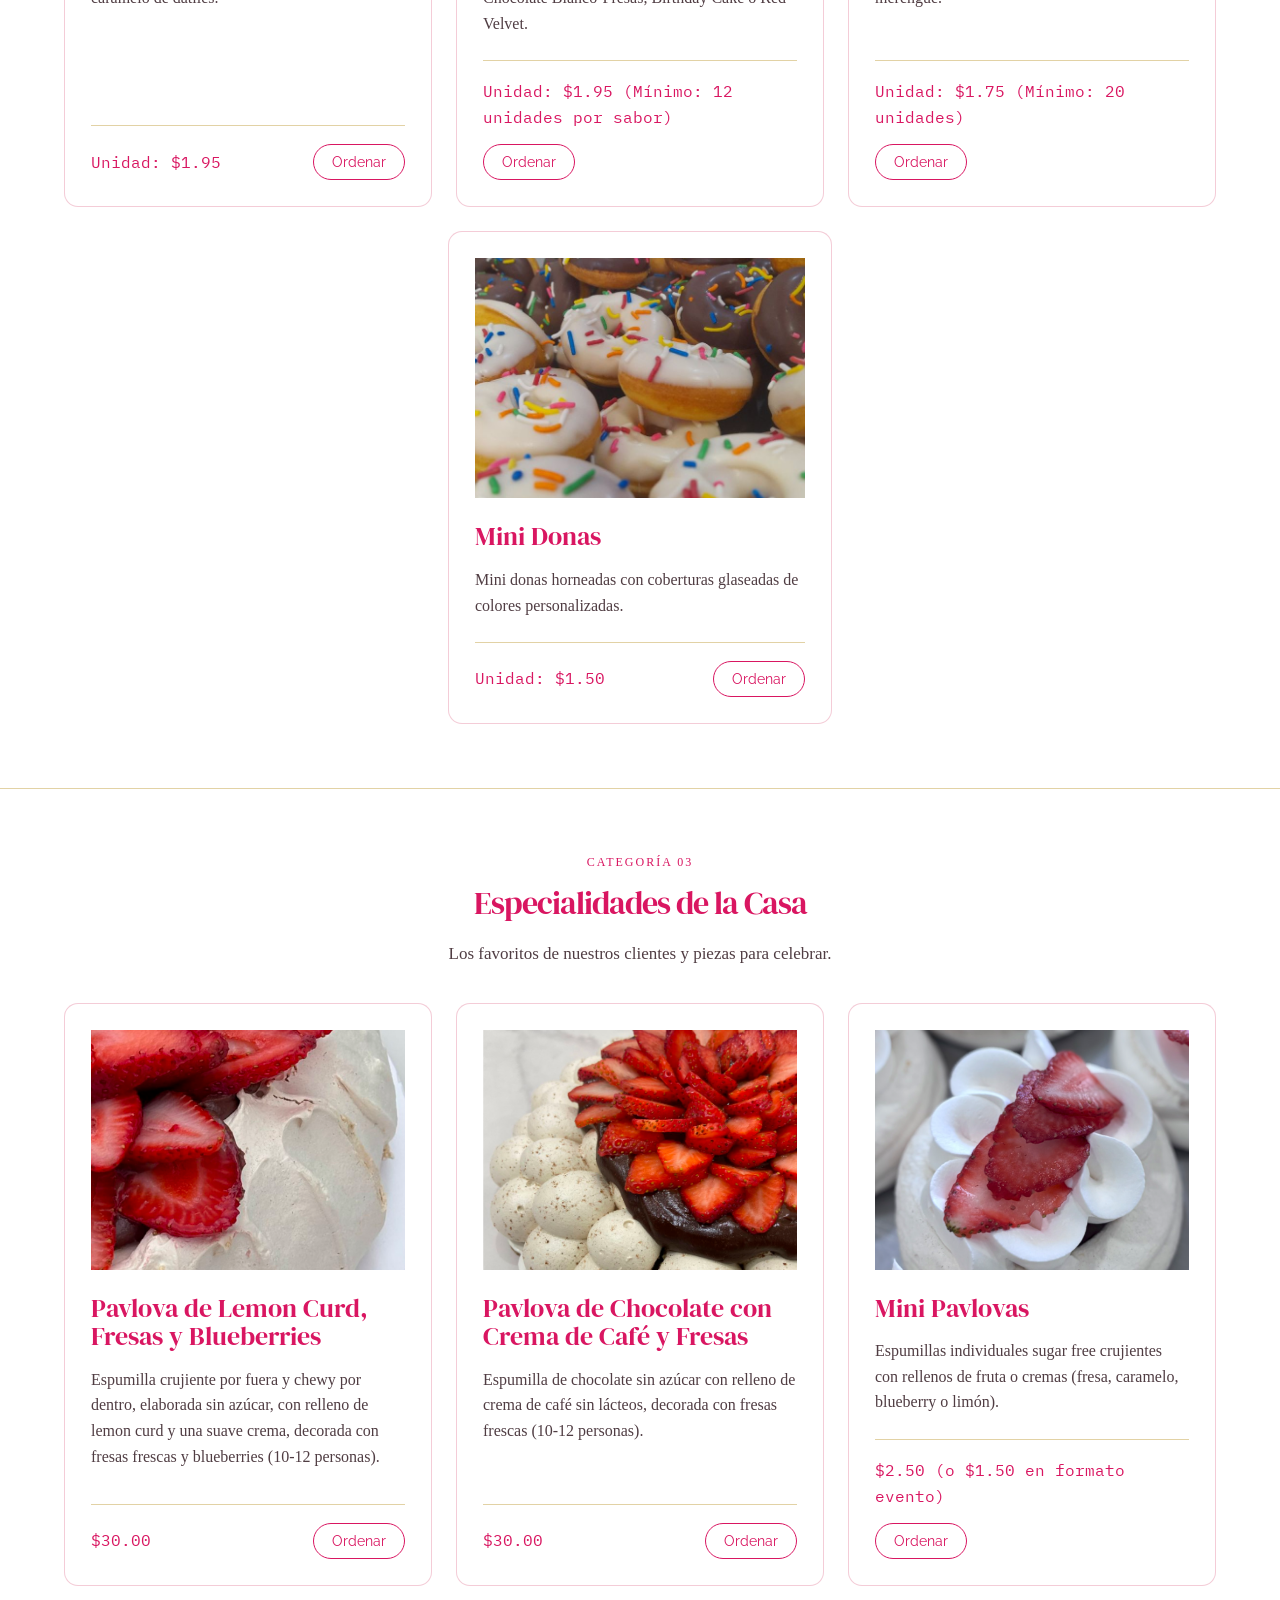
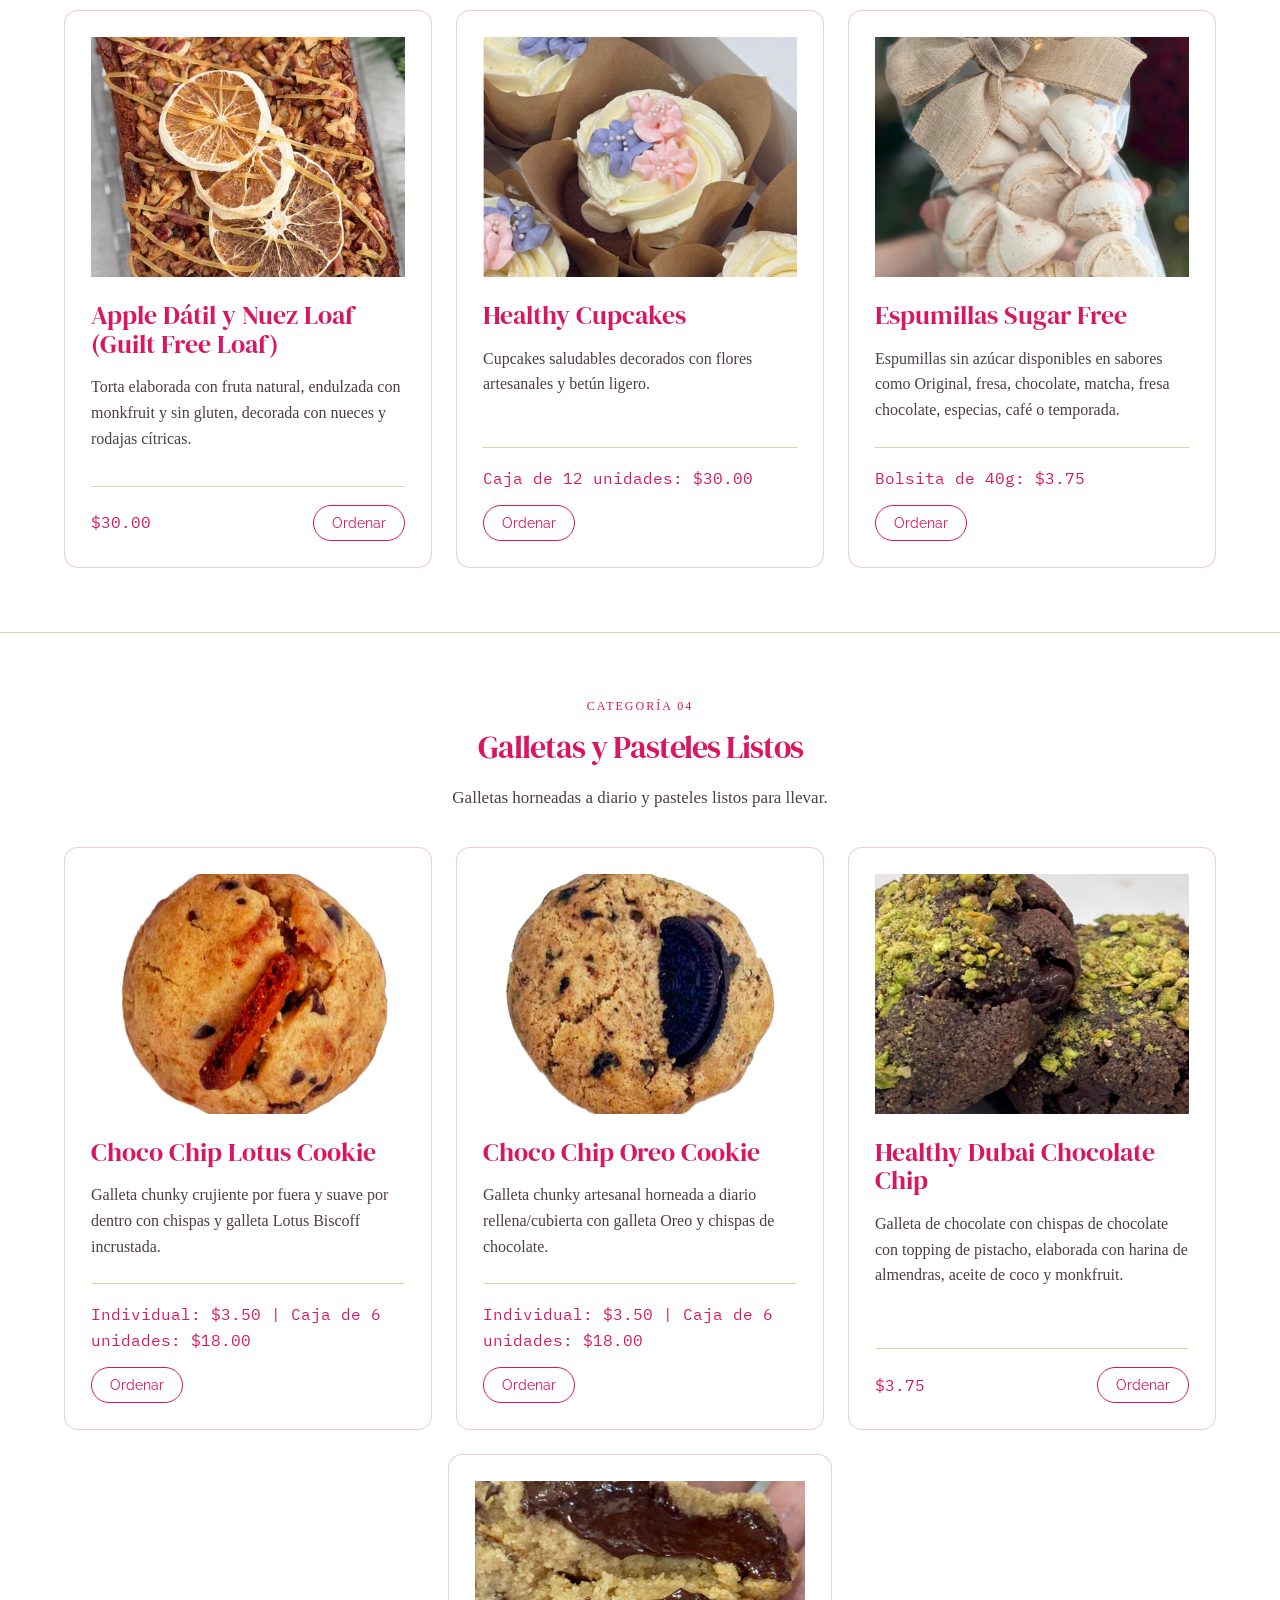
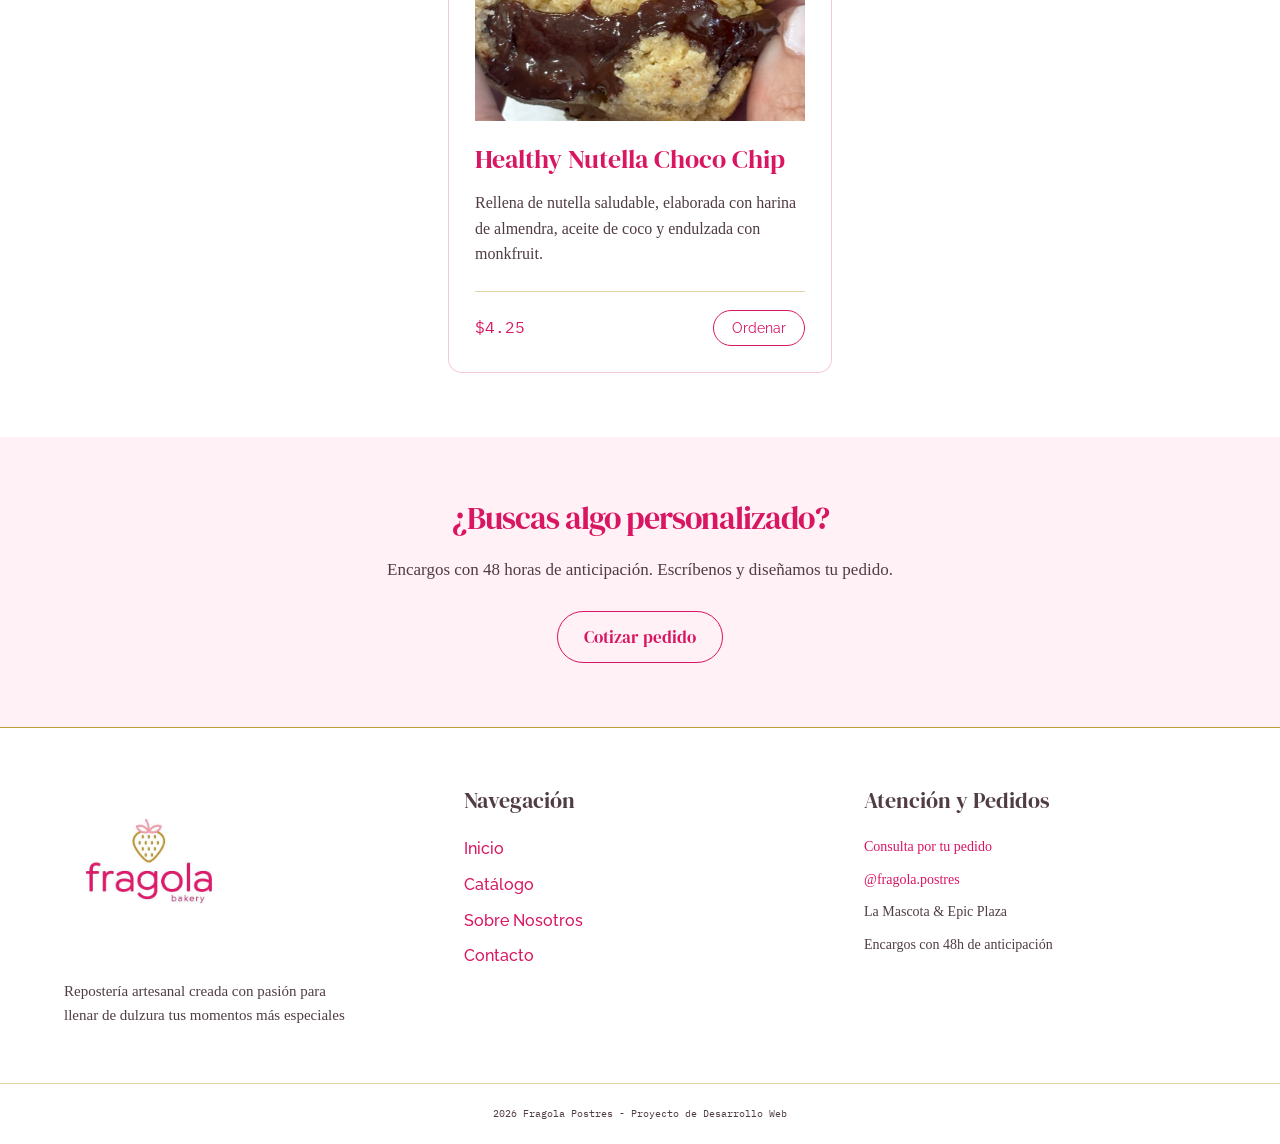
==== commit 799aaf06: "Agregacion de catalogo y ordenamiento y explicacion de archivo CSS" ====
--- a/catalogo.html
+++ b/catalogo.html
@@ -40,7 +40,7 @@
                         <li class="catalogo__indice-item"><a class="catalogo__indice-enlace" href="#tartas-cheesecakes">Tartas y Cheesecakes</a></li>
                         <li class="catalogo__indice-item"><a class="catalogo__indice-enlace" href="#individuales-shots">Individuales y Shots</a></li>
                         <li class="catalogo__indice-item"><a class="catalogo__indice-enlace" href="#especialidades">Especialidades</a></li>
-                        <li class="catalogo__indice-item"><a class="catalogo__indice-enlace" href="#bebidas">Bebidas y Cafetería</a></li>
+                        <li class="catalogo__indice-item"><a class="catalogo__indice-enlace" href="#bebidas">Galletas y Pasteles Listos</a></li>
                     </ul>
                 </nav>
             </div>
@@ -58,69 +58,69 @@
 
                     <article class="catalogo__producto-card">
                         <figure class="catalogo__producto-figura">
-                            <img class="catalogo__producto-img" src="https://placehold.co/600x600/fff1f5/d91661?text=Cheesecake+de+Fresa" alt="Cheesecake artesanal cubierto con salsa y fresas frescas" width="600" height="600" loading="lazy">
-                        </figure>
-                        <div class="catalogo__producto-cuerpo">
-                            <h3 class="catalogo__producto-titulo">Cheesecake de Fresa</h3>
-                            <p class="catalogo__producto-descripcion">Base de galleta, crema de queso suave y salsa de fresa natural.</p>
-                            <div class="catalogo__producto-pie">
-                                <span class="catalogo__producto-precio">$28.00</span>
-                                <button type="button" class="catalogo__btn-accion btn-ordenar">Ordenar</button>
-                            </div>
-                        </div>
-                    </article>
-
-                    <article class="catalogo__producto-card">
-                        <figure class="catalogo__producto-figura">
-                            <img class="catalogo__producto-img" src="https://placehold.co/600x600/fff1f5/d91661?text=Cheesecake+Lotus" alt="Cheesecake de galleta Lotus con crema y trozos de galleta" width="600" height="600" loading="lazy">
-                        </figure>
-                        <div class="catalogo__producto-cuerpo">
-                            <h3 class="catalogo__producto-titulo">Cheesecake Lotus</h3>
-                            <p class="catalogo__producto-descripcion">Crema de galleta caramelizada y topping crocante de Lotus.</p>
-                            <div class="catalogo__producto-pie">
-                                <span class="catalogo__producto-precio">$32.00</span>
-                                <button type="button" class="catalogo__btn-accion btn-ordenar">Ordenar</button>
-                            </div>
-                        </div>
-                    </article>
-
-                    <article class="catalogo__producto-card">
-                        <figure class="catalogo__producto-figura">
-                            <img class="catalogo__producto-img" src="https://placehold.co/600x600/fff1f5/d91661?text=Cheesecake+Pistacho" alt="Cheesecake de pistacho decorado con pistachos picados" width="600" height="600" loading="lazy">
-                        </figure>
-                        <div class="catalogo__producto-cuerpo">
-                            <h3 class="catalogo__producto-titulo">Cheesecake de Pistacho</h3>
-                            <p class="catalogo__producto-descripcion">Crema de pistacho, chocolate blanco y pistachos tostados.</p>
-                            <div class="catalogo__producto-pie">
-                                <span class="catalogo__producto-precio">$34.00</span>
-                                <button type="button" class="catalogo__btn-accion btn-ordenar">Ordenar</button>
-                            </div>
-                        </div>
-                    </article>
-
-                    <article class="catalogo__producto-card">
-                        <figure class="catalogo__producto-figura">
-                            <img class="catalogo__producto-img" src="https://placehold.co/600x600/fff1f5/d91661?text=Tarta+de+Limon" alt="Tarta de limón con merengue dorado" width="600" height="600" loading="lazy">
-                        </figure>
-                        <div class="catalogo__producto-cuerpo">
-                            <h3 class="catalogo__producto-titulo">Tarta de Limón</h3>
-                            <p class="catalogo__producto-descripcion">Masa sablée, crema cítrica y merengue flameado.</p>
-                            <div class="catalogo__producto-pie">
-                                <span class="catalogo__producto-precio">$24.00</span>
-                                <button type="button" class="catalogo__btn-accion btn-ordenar">Ordenar</button>
-                            </div>
-                        </div>
-                    </article>
-
-                    <article class="catalogo__producto-card">
-                        <figure class="catalogo__producto-figura">
-                            <img class="catalogo__producto-img" src="https://placehold.co/600x600/fff1f5/d91661?text=Tarta+de+Chocolate" alt="Tarta de chocolate oscuro con cobertura brillante" width="600" height="600" loading="lazy">
-                        </figure>
-                        <div class="catalogo__producto-cuerpo">
-                            <h3 class="catalogo__producto-titulo">Tarta de Chocolate</h3>
-                            <p class="catalogo__producto-descripcion">Ganache de chocolate semiamargo sobre base crocante de cacao.</p>
-                            <div class="catalogo__producto-pie">
-                                <span class="catalogo__producto-precio">$26.00</span>
+                            <img class="catalogo__producto-img" src="img/cat_paleo_chocolate-cake.png" alt="Paleo Chocolate Cheesecake">
+                        </figure>
+                        <div class="catalogo__producto-cuerpo">
+                            <h3 class="catalogo__producto-titulo">Paleo Chocolate Cheesecake</h3>
+                            <p class="catalogo__producto-descripcion">El mismo paleo chocolate cake, pero agregamos una suave capa de cheesecake endulzado con monkfruit y sin gluten. ¡Una increíble combinación y contraste de sabor!</p>
+                            <div class="catalogo__producto-pie">
+                                <span class="catalogo__producto-precio">Porción: $4.75 | Entero: $38.00</span>
+                                <button type="button" class="catalogo__btn-accion btn-ordenar">Ordenar</button>
+                            </div>
+                        </div>
+                    </article>
+
+                    <article class="catalogo__producto-card">
+                        <figure class="catalogo__producto-figura">
+                            <img class="catalogo__producto-img" src="img/cat_paleo_carrot_cheesecake.png" alt="Paleo Carrot Cheesecake">
+                        </figure>
+                        <div class="catalogo__producto-cuerpo">
+                            <h3 class="catalogo__producto-titulo">Paleo Carrot Cheesecake</h3>
+                            <p class="catalogo__producto-descripcion">Deliciosa torta de zanahoria sin gluten y sin azúcar, con una capa de cheesecake encima y terminado con turrón flameado sin azúcar.</p>
+                            <div class="catalogo__producto-pie">
+                                <span class="catalogo__producto-precio">Porción: $5.25 | Entero: $42.00</span>
+                                <button type="button" class="catalogo__btn-accion btn-ordenar">Ordenar</button>
+                            </div>
+                        </div>
+                    </article>
+
+                    <article class="catalogo__producto-card">
+                        <figure class="catalogo__producto-figura">
+                            <img class="catalogo__producto-img" src="img/cat_keto_lemon_blueBerry_Cheesecake.png" alt="Keto Lemon Blueberry Cheesecake">
+                        </figure>
+                        <div class="catalogo__producto-cuerpo">
+                            <h3 class="catalogo__producto-titulo">Keto Lemon Blueberry Cheesecake</h3>
+                            <p class="catalogo__producto-descripcion">Cremoso cheesecake sugar free con blueberries sobre una base gluten free de almendra, decorado con lemon curd y fresas.</p>
+                            <div class="catalogo__producto-pie">
+                                <span class="catalogo__producto-precio">Porción: $5.50 | Entero: $42.00</span>
+                                <button type="button" class="catalogo__btn-accion btn-ordenar">Ordenar</button>
+                            </div>
+                        </div>
+                    </article>
+
+                    <article class="catalogo__producto-card">
+                        <figure class="catalogo__producto-figura">
+                            <img class="catalogo__producto-img" src="img/cat_keto_cheesecake.png" alt="Keto Cheesecake">
+                        </figure>
+                        <div class="catalogo__producto-cuerpo">
+                            <h3 class="catalogo__producto-titulo">Keto Cheesecake</h3>
+                            <p class="catalogo__producto-descripcion">Base gluten free de almendra con un cremoso relleno de queso, endulzado con monkfruit (acompañado de Lemon Curd o Jalea de Fresa; opción blueberries + $2.00).</p>
+                            <div class="catalogo__producto-pie">
+                                <span class="catalogo__producto-precio">Porción: $5.50 | Entero: $42.00</span>
+                                <button type="button" class="catalogo__btn-accion btn-ordenar">Ordenar</button>
+                            </div>
+                        </div>
+                    </article>
+
+                    <article class="catalogo__producto-card">
+                        <figure class="catalogo__producto-figura">
+                            <img class="catalogo__producto-img" src="img/cat_key_lime_pie.png" alt="Key Lime Pie">
+                        </figure>
+                        <div class="catalogo__producto-cuerpo">
+                            <h3 class="catalogo__producto-titulo">Key Lime Pie</h3>
+                            <p class="catalogo__producto-descripcion">Tarta cremosa tradicional con base crocante y toque cítrico de limón.</p>
+                            <div class="catalogo__producto-pie">
+                                <span class="catalogo__producto-precio">Unidad: $1.50 (Mínimo: 12 unidades)</span>
                                 <button type="button" class="catalogo__btn-accion btn-ordenar">Ordenar</button>
                             </div>
                         </div>
@@ -143,69 +143,97 @@
 
                     <article class="catalogo__producto-card">
                         <figure class="catalogo__producto-figura">
-                            <img class="catalogo__producto-img" src="https://placehold.co/600x600/fff1f5/d91661?text=Shot+Tres+Leches" alt="Vaso individual de postre tres leches con crema y canela" width="600" height="600" loading="lazy">
-                        </figure>
-                        <div class="catalogo__producto-cuerpo">
-                            <h3 class="catalogo__producto-titulo">Shot Tres Leches</h3>
-                            <p class="catalogo__producto-descripcion">Bizcocho empapado en tres leches con crema batida y canela.</p>
-                            <div class="catalogo__producto-pie">
-                                <span class="catalogo__producto-precio">$3.50</span>
-                                <button type="button" class="catalogo__btn-accion btn-ordenar">Ordenar</button>
-                            </div>
-                        </div>
-                    </article>
-
-                    <article class="catalogo__producto-card">
-                        <figure class="catalogo__producto-figura">
-                            <img class="catalogo__producto-img" src="https://placehold.co/600x600/fff1f5/d91661?text=Shot+Oreo" alt="Vaso de postre con galleta Oreo triturada y crema" width="600" height="600" loading="lazy">
-                        </figure>
-                        <div class="catalogo__producto-cuerpo">
-                            <h3 class="catalogo__producto-titulo">Shot de Oreo</h3>
-                            <p class="catalogo__producto-descripcion">Capas de crema de queso y galleta Oreo triturada.</p>
-                            <div class="catalogo__producto-pie">
-                                <span class="catalogo__producto-precio">$3.75</span>
-                                <button type="button" class="catalogo__btn-accion btn-ordenar">Ordenar</button>
-                            </div>
-                        </div>
-                    </article>
-
-                    <article class="catalogo__producto-card">
-                        <figure class="catalogo__producto-figura">
-                            <img class="catalogo__producto-img" src="https://placehold.co/600x600/fff1f5/d91661?text=Mini+Cheesecake" alt="Mini cheesecake individual con frutos rojos" width="600" height="600" loading="lazy">
-                        </figure>
-                        <div class="catalogo__producto-cuerpo">
-                            <h3 class="catalogo__producto-titulo">Mini Cheesecake</h3>
-                            <p class="catalogo__producto-descripcion">Porción individual con frutos rojos o salsa de caramelo.</p>
-                            <div class="catalogo__producto-pie">
-                                <span class="catalogo__producto-precio">$4.50</span>
-                                <button type="button" class="catalogo__btn-accion btn-ordenar">Ordenar</button>
-                            </div>
-                        </div>
-                    </article>
-
-                    <article class="catalogo__producto-card">
-                        <figure class="catalogo__producto-figura">
-                            <img class="catalogo__producto-img" src="https://placehold.co/600x600/fff1f5/d91661?text=Brownie" alt="Brownie de chocolate con centro cremoso" width="600" height="600" loading="lazy">
-                        </figure>
-                        <div class="catalogo__producto-cuerpo">
-                            <h3 class="catalogo__producto-titulo">Brownie Fudgy</h3>
-                            <p class="catalogo__producto-descripcion">Chocolate intenso, centro húmedo y nueces tostadas.</p>
-                            <div class="catalogo__producto-pie">
-                                <span class="catalogo__producto-precio">$3.25</span>
-                                <button type="button" class="catalogo__btn-accion btn-ordenar">Ordenar</button>
-                            </div>
-                        </div>
-                    </article>
-
-                    <article class="catalogo__producto-card">
-                        <figure class="catalogo__producto-figura">
-                            <img class="catalogo__producto-img" src="https://placehold.co/600x600/fff1f5/d91661?text=Macarons" alt="Caja de macarons franceses de distintos sabores" width="600" height="600" loading="lazy">
-                        </figure>
-                        <div class="catalogo__producto-cuerpo">
-                            <h3 class="catalogo__producto-titulo">Macarons (x6)</h3>
-                            <p class="catalogo__producto-descripcion">Seis macarons franceses con rellenos florales y frutales.</p>
-                            <div class="catalogo__producto-pie">
-                                <span class="catalogo__producto-precio">$10.40</span>
+                            <img class="catalogo__producto-img" src="img/cat__healthy_tiramisu.png" alt="Healthy Tiramisú">
+                        </figure>
+                        <div class="catalogo__producto-cuerpo">
+                            <h3 class="catalogo__producto-titulo">Healthy Tiramisú</h3>
+                            <p class="catalogo__producto-descripcion">Capas de suspiro libre de gluten y de azúcar remojado en café, alternado con capas cremosas y topping de pistacho o cocoa.</p>
+                            <div class="catalogo__producto-pie">
+                                <span class="catalogo__producto-precio">Individual: $8.00</span>
+                                <button type="button" class="catalogo__btn-accion btn-ordenar">Ordenar</button>
+                            </div>
+                        </div>
+                    </article>
+
+                    <article class="catalogo__producto-card">
+                        <figure class="catalogo__producto-figura">
+                            <img class="catalogo__producto-img" src="img/cat_paleo_brownies.png" alt="Paleo Brownies">
+                        </figure>
+                        <div class="catalogo__producto-cuerpo">
+                            <h3 class="catalogo__producto-titulo">Paleo Brownies</h3>
+                            <p class="catalogo__producto-descripcion">Chewy brownies sin gluten, endulzados con monkfruit, ideales para satisfacer cualquier antojo.</p>
+                            <div class="catalogo__producto-pie">
+                                <span class="catalogo__producto-precio">Unidad: $3.00</span>
+                                <button type="button" class="catalogo__btn-accion btn-ordenar">Ordenar</button>
+                            </div>
+                        </div>
+                    </article>
+
+                    <article class="catalogo__producto-card">
+                        <figure class="catalogo__producto-figura">
+                            <img class="catalogo__producto-img" src="img/cat_lemon_bars.png" alt="Lemon Bars">
+                        </figure>
+                        <div class="catalogo__producto-cuerpo">
+                            <h3 class="catalogo__producto-titulo">Lemon Bars</h3>
+                            <p class="catalogo__producto-descripcion">Deliciosas barras de limón endulzadas con monkfruit, sobre una base de avena.</p>
+                            <div class="catalogo__producto-pie">
+                                <span class="catalogo__producto-precio">Unidad: $3.00</span>
+                                <button type="button" class="catalogo__btn-accion btn-ordenar">Ordenar</button>
+                            </div>
+                        </div>
+                    </article>
+
+                    <article class="catalogo__producto-card">
+                        <figure class="catalogo__producto-figura">
+                            <img class="catalogo__producto-img" src="img/cat_manjar_de_datil.png" alt="Alfajor con Manjar de Dátil">
+                        </figure>
+                        <div class="catalogo__producto-cuerpo">
+                            <h3 class="catalogo__producto-titulo">Alfajor con Manjar de Dátil</h3>
+                            <p class="catalogo__producto-descripcion">Alfajor hecho a base de harina de almendras, endulzado con monkfruit y con relleno de caramelo de dátiles.</p>
+                            <div class="catalogo__producto-pie">
+                                <span class="catalogo__producto-precio">Unidad: $1.95</span>
+                                <button type="button" class="catalogo__btn-accion btn-ordenar">Ordenar</button>
+                            </div>
+                        </div>
+                    </article>
+
+                    <article class="catalogo__producto-card">
+                        <figure class="catalogo__producto-figura">
+                            <img class="catalogo__producto-img" src="img/cat_cake_shooters.png" alt="Cake Shooters">
+                        </figure>
+                        <div class="catalogo__producto-cuerpo">
+                            <h3 class="catalogo__producto-titulo">Cake Shooters</h3>
+                            <p class="catalogo__producto-descripcion">Postres servidos en vaso en combinaciones como Chocolate-Maracuyá, Blueberry-Limón, Chocolate Blanco-Fresas, Birthday Cake o Red Velvet.</p>
+                            <div class="catalogo__producto-pie">
+                                <span class="catalogo__producto-precio">Unidad: $1.95 (Mínimo: 12 unidades por sabor)</span>
+                                <button type="button" class="catalogo__btn-accion btn-ordenar">Ordenar</button>
+                            </div>
+                        </div>
+                    </article>
+
+                    <article class="catalogo__producto-card">
+                        <figure class="catalogo__producto-figura">
+                            <img class="catalogo__producto-img" src="img/cat_shoots_tres_leches.png" alt="Shots de Tres Leches">
+                        </figure>
+                        <div class="catalogo__producto-cuerpo">
+                            <h3 class="catalogo__producto-titulo">Shots de Tres Leches</h3>
+                            <p class="catalogo__producto-descripcion">Porción individual en shot de pastel empapado en mezcla de tres leches y decorado con merengue.</p>
+                            <div class="catalogo__producto-pie">
+                                <span class="catalogo__producto-precio">Unidad: $1.75 (Mínimo: 20 unidades)</span>
+                                <button type="button" class="catalogo__btn-accion btn-ordenar">Ordenar</button>
+                            </div>
+                        </div>
+                    </article>
+
+                    <article class="catalogo__producto-card">
+                        <figure class="catalogo__producto-figura">
+                            <img class="catalogo__producto-img" src="img/cat_mini_donas.png" alt="Mini Donas">
+                        </figure>
+                        <div class="catalogo__producto-cuerpo">
+                            <h3 class="catalogo__producto-titulo">Mini Donas</h3>
+                            <p class="catalogo__producto-descripcion">Mini donas horneadas con coberturas glaseadas de colores personalizadas.</p>
+                            <div class="catalogo__producto-pie">
+                                <span class="catalogo__producto-precio">Unidad: $1.50</span>
                                 <button type="button" class="catalogo__btn-accion btn-ordenar">Ordenar</button>
                             </div>
                         </div>
@@ -228,39 +256,11 @@
 
                     <article class="catalogo__producto-card">
                         <figure class="catalogo__producto-figura">
-                            <img class="catalogo__producto-img" src="https://placehold.co/600x600/fff1f5/d91661?text=Donas+Decoradas" alt="Caja de donas con glaseado pastel y chispas de colores" width="600" height="600" loading="lazy">
-                        </figure>
-                        <div class="catalogo__producto-cuerpo">
-                            <h3 class="catalogo__producto-titulo">Donas Decoradas</h3>
-                            <p class="catalogo__producto-descripcion">Caja de donas esponjosas con glaseado artesanal y chispas.</p>
-                            <div class="catalogo__producto-pie">
-                                <span class="catalogo__producto-precio">$22.00</span>
-                                <button type="button" class="catalogo__btn-accion btn-ordenar">Ordenar</button>
-                            </div>
-                        </div>
-                    </article>
-
-                    <article class="catalogo__producto-card">
-                        <figure class="catalogo__producto-figura">
-                            <img class="catalogo__producto-img" src="https://placehold.co/600x600/fff1f5/d91661?text=Pastel+Vintage" alt="Pastel estilo vintage decorado con betún y detalles clásicos" width="600" height="600" loading="lazy">
-                        </figure>
-                        <div class="catalogo__producto-cuerpo">
-                            <h3 class="catalogo__producto-titulo">Pastel Vintage</h3>
-                            <p class="catalogo__producto-descripcion">Bizcocho suave relleno de crema pastelera con decoración clásica.</p>
-                            <div class="catalogo__producto-pie">
-                                <span class="catalogo__producto-precio">$18.50</span>
-                                <button type="button" class="catalogo__btn-accion btn-ordenar">Ordenar</button>
-                            </div>
-                        </div>
-                    </article>
-
-                    <article class="catalogo__producto-card">
-                        <figure class="catalogo__producto-figura">
-                            <img class="catalogo__producto-img" src="https://placehold.co/600x600/fff1f5/d91661?text=Pastel+Red+Velvet" alt="Rebanada de pastel red velvet con crema de queso" width="600" height="600" loading="lazy">
-                        </figure>
-                        <div class="catalogo__producto-cuerpo">
-                            <h3 class="catalogo__producto-titulo">Red Velvet</h3>
-                            <p class="catalogo__producto-descripcion">Bizcocho aterciopelado con frosting de queso crema.</p>
+                            <img class="catalogo__producto-img" src="img/cat_pavlova_lemon_curd.png" alt="Pavlova de Lemon Curd, Fresas y Blueberries">
+                        </figure>
+                        <div class="catalogo__producto-cuerpo">
+                            <h3 class="catalogo__producto-titulo">Pavlova de Lemon Curd, Fresas y Blueberries</h3>
+                            <p class="catalogo__producto-descripcion">Espumilla crujiente por fuera y chewy por dentro, elaborada sin azúcar, con relleno de lemon curd y una suave crema, decorada con fresas frescas y blueberries (10-12 personas).</p>
                             <div class="catalogo__producto-pie">
                                 <span class="catalogo__producto-precio">$30.00</span>
                                 <button type="button" class="catalogo__btn-accion btn-ordenar">Ordenar</button>
@@ -270,27 +270,69 @@
 
                     <article class="catalogo__producto-card">
                         <figure class="catalogo__producto-figura">
-                            <img class="catalogo__producto-img" src="https://placehold.co/600x600/fff1f5/d91661?text=Cupcakes" alt="Caja de cupcakes decorados con crema de colores" width="600" height="600" loading="lazy">
-                        </figure>
-                        <div class="catalogo__producto-cuerpo">
-                            <h3 class="catalogo__producto-titulo">Cupcakes (x6)</h3>
-                            <p class="catalogo__producto-descripcion">Vainilla o chocolate con frosting de crema de mantequilla.</p>
-                            <div class="catalogo__producto-pie">
-                                <span class="catalogo__producto-precio">$15.00</span>
-                                <button type="button" class="catalogo__btn-accion btn-ordenar">Ordenar</button>
-                            </div>
-                        </div>
-                    </article>
-
-                    <article class="catalogo__producto-card">
-                        <figure class="catalogo__producto-figura">
-                            <img class="catalogo__producto-img" src="https://placehold.co/600x600/fff1f5/d91661?text=Mesa+Dulce" alt="Mesa de postres surtidos para eventos" width="600" height="600" loading="lazy">
-                        </figure>
-                        <div class="catalogo__producto-cuerpo">
-                            <h3 class="catalogo__producto-titulo">Caja Dulce Surtida</h3>
-                            <p class="catalogo__producto-descripcion">Selección de 12 mini postres, ideal para regalar o compartir.</p>
-                            <div class="catalogo__producto-pie">
-                                <span class="catalogo__producto-precio">$35.00</span>
+                            <img class="catalogo__producto-img" src="img/cat_pavlova_chocolate_crema_cafe_fresas.png" alt="Pavlova de Chocolate con Crema de Café y Fresas">
+                        </figure>
+                        <div class="catalogo__producto-cuerpo">
+                            <h3 class="catalogo__producto-titulo">Pavlova de Chocolate con Crema de Café y Fresas</h3>
+                            <p class="catalogo__producto-descripcion">Espumilla de chocolate sin azúcar con relleno de crema de café sin lácteos, decorada con fresas frescas (10-12 personas).</p>
+                            <div class="catalogo__producto-pie">
+                                <span class="catalogo__producto-precio">$30.00</span>
+                                <button type="button" class="catalogo__btn-accion btn-ordenar">Ordenar</button>
+                            </div>
+                        </div>
+                    </article>
+
+                    <article class="catalogo__producto-card">
+                        <figure class="catalogo__producto-figura">
+                            <img class="catalogo__producto-img" src="img/cat_mini_pavlovas.png" alt="Mini Pavlovas">
+                        </figure>
+                        <div class="catalogo__producto-cuerpo">
+                            <h3 class="catalogo__producto-titulo">Mini Pavlovas</h3>
+                            <p class="catalogo__producto-descripcion">Espumillas individuales sugar free crujientes con rellenos de fruta o cremas (fresa, caramelo, blueberry o limón).</p>
+                            <div class="catalogo__producto-pie">
+                                <span class="catalogo__producto-precio">$2.50 (o $1.50 en formato evento)</span>
+                                <button type="button" class="catalogo__btn-accion btn-ordenar">Ordenar</button>
+                            </div>
+                        </div>
+                    </article>
+
+                    <article class="catalogo__producto-card">
+                        <figure class="catalogo__producto-figura">
+                            <img class="catalogo__producto-img" src="img/cat_apple_datil_nuez_loaf.png" alt="Apple Dátil y Nuez Loaf (Guilt Free Loaf)">
+                        </figure>
+                        <div class="catalogo__producto-cuerpo">
+                            <h3 class="catalogo__producto-titulo">Apple Dátil y Nuez Loaf (Guilt Free Loaf)</h3>
+                            <p class="catalogo__producto-descripcion">Torta elaborada con fruta natural, endulzada con monkfruit y sin gluten, decorada con nueces y rodajas cítricas.</p>
+                            <div class="catalogo__producto-pie">
+                                <span class="catalogo__producto-precio">$30.00</span>
+                                <button type="button" class="catalogo__btn-accion btn-ordenar">Ordenar</button>
+                            </div>
+                        </div>
+                    </article>
+
+                    <article class="catalogo__producto-card">
+                        <figure class="catalogo__producto-figura">
+                            <img class="catalogo__producto-img" src="img/cat_healthy_cupcakes.png" alt="Healthy Cupcakes">
+                        </figure>
+                        <div class="catalogo__producto-cuerpo">
+                            <h3 class="catalogo__producto-titulo">Healthy Cupcakes</h3>
+                            <p class="catalogo__producto-descripcion">Cupcakes saludables decorados con flores artesanales y betún ligero.</p>
+                            <div class="catalogo__producto-pie">
+                                <span class="catalogo__producto-precio">Caja de 12 unidades: $30.00</span>
+                                <button type="button" class="catalogo__btn-accion btn-ordenar">Ordenar</button>
+                            </div>
+                        </div>
+                    </article>
+
+                    <article class="catalogo__producto-card">
+                        <figure class="catalogo__producto-figura">
+                            <img class="catalogo__producto-img" src="img/cat_espumillas_sugar_free.png" alt="Espumillas Sugar Free">
+                        </figure>
+                        <div class="catalogo__producto-cuerpo">
+                            <h3 class="catalogo__producto-titulo">Espumillas Sugar Free</h3>
+                            <p class="catalogo__producto-descripcion">Espumillas sin azúcar disponibles en sabores como Original, fresa, chocolate, matcha, fresa chocolate, especias, café o temporada.</p>
+                            <div class="catalogo__producto-pie">
+                                <span class="catalogo__producto-precio">Bolsita de 40g: $3.75</span>
                                 <button type="button" class="catalogo__btn-accion btn-ordenar">Ordenar</button>
                             </div>
                         </div>
@@ -301,67 +343,67 @@
         </section>
         <!-- FIN CATEGORÍA: Especialidades de la Casa -->
 
-        <!-- INICIO CATEGORÍA: Bebidas y Cafetería -->
+        <!-- INICIO CATEGORÍA: Galletas y Pasteles Listos -->
         <section class="catalogo__categoria catalogo__categoria--bebidas" id="bebidas" aria-labelledby="titulo-bebidas">
             <div class="contenedor">
                 <header class="catalogo__categoria-encabezado">
                     <p class="sobretitulo catalogo__categoria-etiqueta">CATEGORÍA 04</p>
-                    <h2 class="catalogo__categoria-titulo" id="titulo-bebidas">Bebidas y Cafetería</h2>
-                    <p class="catalogo__categoria-descripcion">El acompañante ideal para tu postre.</p>
+                    <h2 class="catalogo__categoria-titulo" id="titulo-bebidas">Galletas y Pasteles Listos</h2>
+                    <p class="catalogo__categoria-descripcion">Galletas horneadas a diario y pasteles listos para llevar.</p>
                 </header>
                 <div class="catalogo__grid">
 
                     <article class="catalogo__producto-card">
                         <figure class="catalogo__producto-figura">
-                            <img class="catalogo__producto-img" src="https://placehold.co/600x600/fff1f5/d91661?text=Cafe+Americano" alt="Taza de café americano recién preparado" width="600" height="600" loading="lazy">
-                        </figure>
-                        <div class="catalogo__producto-cuerpo">
-                            <h3 class="catalogo__producto-titulo">Café Americano</h3>
-                            <p class="catalogo__producto-descripcion">Café de altura, servido caliente o frío.</p>
-                            <div class="catalogo__producto-pie">
-                                <span class="catalogo__producto-precio">$2.25</span>
-                                <button type="button" class="catalogo__btn-accion btn-ordenar">Ordenar</button>
-                            </div>
-                        </div>
-                    </article>
-
-                    <article class="catalogo__producto-card">
-                        <figure class="catalogo__producto-figura">
-                            <img class="catalogo__producto-img" src="https://placehold.co/600x600/fff1f5/d91661?text=Latte" alt="Latte con arte en la espuma de leche" width="600" height="600" loading="lazy">
-                        </figure>
-                        <div class="catalogo__producto-cuerpo">
-                            <h3 class="catalogo__producto-titulo">Latte</h3>
-                            <p class="catalogo__producto-descripcion">Espresso con leche vaporizada y espuma cremosa.</p>
-                            <div class="catalogo__producto-pie">
-                                <span class="catalogo__producto-precio">$3.50</span>
-                                <button type="button" class="catalogo__btn-accion btn-ordenar">Ordenar</button>
-                            </div>
-                        </div>
-                    </article>
-
-                    <article class="catalogo__producto-card">
-                        <figure class="catalogo__producto-figura">
-                            <img class="catalogo__producto-img" src="https://placehold.co/600x600/fff1f5/d91661?text=Frappe" alt="Frappé de café con crema batida y caramelo" width="600" height="600" loading="lazy">
-                        </figure>
-                        <div class="catalogo__producto-cuerpo">
-                            <h3 class="catalogo__producto-titulo">Frappé de Caramelo</h3>
-                            <p class="catalogo__producto-descripcion">Café frappé con salsa de caramelo y crema batida.</p>
-                            <div class="catalogo__producto-pie">
-                                <span class="catalogo__producto-precio">$4.50</span>
-                                <button type="button" class="catalogo__btn-accion btn-ordenar">Ordenar</button>
-                            </div>
-                        </div>
-                    </article>
-
-                    <article class="catalogo__producto-card">
-                        <figure class="catalogo__producto-figura">
-                            <img class="catalogo__producto-img" src="https://placehold.co/600x600/fff1f5/d91661?text=Limonada+de+Fresa" alt="Vaso de limonada de fresa con hielo y hojas de menta" width="600" height="600" loading="lazy">
-                        </figure>
-                        <div class="catalogo__producto-cuerpo">
-                            <h3 class="catalogo__producto-titulo">Limonada de Fresa</h3>
-                            <p class="catalogo__producto-descripcion">Limón natural y fresa fresca con hielo y menta.</p>
-                            <div class="catalogo__producto-pie">
-                                <span class="catalogo__producto-precio">$3.25</span>
+                            <img class="catalogo__producto-img" src="img/cat_choco_chips_lotus.png" alt="Choco Chip Lotus Cookie">
+                        </figure>
+                        <div class="catalogo__producto-cuerpo">
+                            <h3 class="catalogo__producto-titulo">Choco Chip Lotus Cookie</h3>
+                            <p class="catalogo__producto-descripcion">Galleta chunky crujiente por fuera y suave por dentro con chispas y galleta Lotus Biscoff incrustada.</p>
+                            <div class="catalogo__producto-pie">
+                                <span class="catalogo__producto-precio">Individual: $3.50 | Caja de 6 unidades: $18.00</span>
+                                <button type="button" class="catalogo__btn-accion btn-ordenar">Ordenar</button>
+                            </div>
+                        </div>
+                    </article>
+
+                    <article class="catalogo__producto-card">
+                        <figure class="catalogo__producto-figura">
+                            <img class="catalogo__producto-img" src="img/cat_oreo.png" alt="Choco Chip Oreo Cookie">
+                        </figure>
+                        <div class="catalogo__producto-cuerpo">
+                            <h3 class="catalogo__producto-titulo">Choco Chip Oreo Cookie</h3>
+                            <p class="catalogo__producto-descripcion">Galleta chunky artesanal horneada a diario rellena/cubierta con galleta Oreo y chispas de chocolate.</p>
+                            <div class="catalogo__producto-pie">
+                                <span class="catalogo__producto-precio">Individual: $3.50 | Caja de 6 unidades: $18.00</span>
+                                <button type="button" class="catalogo__btn-accion btn-ordenar">Ordenar</button>
+                            </div>
+                        </div>
+                    </article>
+
+                    <article class="catalogo__producto-card">
+                        <figure class="catalogo__producto-figura">
+                            <img class="catalogo__producto-img" src="img/cat_healthy_chocolate_dubay.png" alt="Healthy Dubai Chocolate Chip">
+                        </figure>
+                        <div class="catalogo__producto-cuerpo">
+                            <h3 class="catalogo__producto-titulo">Healthy Dubai Chocolate Chip</h3>
+                            <p class="catalogo__producto-descripcion">Galleta de chocolate con chispas de chocolate con topping de pistacho, elaborada con harina de almendras, aceite de coco y monkfruit.</p>
+                            <div class="catalogo__producto-pie">
+                                <span class="catalogo__producto-precio">$3.75</span>
+                                <button type="button" class="catalogo__btn-accion btn-ordenar">Ordenar</button>
+                            </div>
+                        </div>
+                    </article>
+
+                    <article class="catalogo__producto-card">
+                        <figure class="catalogo__producto-figura">
+                            <img class="catalogo__producto-img" src="img/cat_healthy_nutella_choco_chip.png" alt="Healthy Nutella Choco Chip">
+                        </figure>
+                        <div class="catalogo__producto-cuerpo">
+                            <h3 class="catalogo__producto-titulo">Healthy Nutella Choco Chip</h3>
+                            <p class="catalogo__producto-descripcion">Rellena de nutella saludable, elaborada con harina de almendra, aceite de coco y endulzada con monkfruit.</p>
+                            <div class="catalogo__producto-pie">
+                                <span class="catalogo__producto-precio">$4.25</span>
                                 <button type="button" class="catalogo__btn-accion btn-ordenar">Ordenar</button>
                             </div>
                         </div>
@@ -370,7 +412,7 @@
                 </div>
             </div>
         </section>
-        <!-- FIN CATEGORÍA: Bebidas y Cafetería -->
+        <!-- FIN CATEGORÍA: Galletas y Pasteles Listos -->
 
         <!-- Llamado a pedidos por encargo -->
         <section class="catalogo__cta" aria-labelledby="titulo-cta">
@@ -398,26 +440,10 @@
                     Navegación
                 </h4>
                 <ul class="enlaces-pie">
-                    <li>
-                        <a href="index.html">
-                            Inicio
-                        </a>
-                    </li>
-                    <li>
-                        <a href="catalogo.html">
-                            Catálogo
-                        </a>
-                    </li>
-                    <li>
-                        <a href="sobreNosotros.html">
-                            Sobre Nosotros
-                        </a>
-                    </li>
-                    <li>
-                        <a href="contacto.html">
-                            Contacto
-                        </a>
-                    </li>
+                    <li><a href="index.html">Inicio</a></li>
+                    <li><a href="catalogo.html">Catálogo</a></li>
+                    <li><a href="sobreNosotros.html">Sobre Nosotros</a></li>
+                    <li><a href="contacto.html">Contacto</a></li>
                 </ul>
             </div>
             <div class="columna-pie contacto-pie">
@@ -425,26 +451,10 @@
                     Atención y Pedidos
                 </h4>
                 <ul class="lista-contacto-pie">
-                    <li>
-                        <a href="contacto.html">
-                            Consulta por tu pedido
-                        </a>
-                    </li>
-                    <li>
-                        <a href="https://www.instagram.com/fragola.postres" rel="noopener noreferrer" target="_blank">
-                            @fragola.postres
-                        </a>
-                    </li>
-                    <li>
-                        <span>
-                            La Mascota &amp; Epic Plaza
-                        </span>
-                    </li>
-                    <li>
-                        <span>
-                            Encargos con 48h de anticipación
-                        </span>
-                    </li>
+                    <li><a href="contacto.html">Consulta por tu pedido</a></li>
+                    <li><a href="https://www.instagram.com/fragola.postres" rel="noopener noreferrer" target="_blank">@fragola.postres</a></li>
+                    <li><span>La Mascota &amp; Epic Plaza</span></li>
+                    <li><span>Encargos con 48h de anticipación</span></li>
                 </ul>
             </div>
         </div>
--- a/css/style.css
+++ b/css/style.css
@@ -1,96 +1,145 @@
-/* FRAGOLA - Version adaptada a las guias 1, 2 y 3.
-   Colores y fuentes: guias 1 y 2.
-   Distribucion flexible: guia 3, paginas 6-10 y 16-20.
-   El archivo LEEME.txt relaciona las tecnicas con las guias. */
-
-/* 1. Paleta inspirada en el logo original: fucsia, rosa y dorado.
-   Rosa claro como fondo; dorado solo para detalles decorativos.
-   Variables y estilos generales: guia 2, pagina 10. */
+/* ==========================================================
+   FRAGOLA - style.css
+   ----------------------------------------------------------
+   INDICE
+   0. Base: variables, reset y etiquetas generales
+   1. Utilidades de layout (contenedor, sobretitulo)
+   2. Cabecera y navegacion      (compartido: las 4 paginas)
+   3. Botones                    (compartido: las 4 paginas)
+   4. Pie de pagina              (compartido: las 4 paginas)
+   5. index.html                 (portada, favoritos, eventos, sucursales)
+   6. catalogo.html
+   7. contacto.html
+   8. sobreNosotros.html
+
+   Nota: sobreNosotros.html reutiliza clases de index (.portada,
+   .eventos, .destacados, .tarjeta) y contacto.html reutiliza
+   .sucursales y .tarjeta-sucursal. Por eso viven en la seccion 5.
+   ========================================================== */
+
+
+/* ==========================================================
+   0. BASE
+   ========================================================== */
+
+/* :root = el elemento <html>. Aqui se guardan las variables (colores y
+   fuentes) que se usan en todo el archivo con var(--nombre).
+   Si quieres cambiar un color de toda la web, lo cambias solo aqui. */
 :root {
-    --fucsia: #d91661;
-    --rosa: #e99aaf;
-    --rosa-claro: #fff1f5;
-    --dorado: #bf9b38;
+    --fucsia: #d91661;                          /* color principal: textos, bordes y botones */
+    --rosa: #e99aaf;                            /* rosa medio: bordes de campos de formulario */
+    --rosa-claro: #fff1f5;                      /* fondo de portadas y secciones destacadas */
+    --dorado: #bf9b38;                          /* solo para lineas decorativas */
     --blanco: #ffffff;
-    --texto: #503d43;
-    --borde-claro: rgba(191, 155, 56, 0.45);
-    --borde-suave: rgba(233, 154, 175, 0.5);
-    --serif: 'DM Serif Display', Georgia, serif;
-    --mono: 'IBM Plex Mono', monospace;
-    --fuente-menu: 'Raleway', Arial, sans-serif;
-}
-
+    --texto: #503d43;                           /* gris rosado para parrafos (mas legible que el fucsia) */
+    --borde-claro: rgba(191, 155, 56, 0.45);    /* dorado semitransparente (0.45 = 45% de opacidad) */
+    --borde-suave: rgba(233, 154, 175, 0.5);    /* rosa semitransparente */
+    --serif: 'DM Serif Display', Georgia, serif;   /* titulos; si no carga, usa Georgia */
+    --mono: 'IBM Plex Mono', monospace;            /* precios, horarios y detalles pequenos */
+    --fuente-menu: 'Raleway', Arial, sans-serif;   /* menu, enlaces y botones secundarios */
+}
+
+/* Selector universal: afecta a todos los elementos. */
 * {
-    box-sizing: border-box;
+    box-sizing: border-box;     /* el padding y el borde se cuentan DENTRO del ancho declarado,
+                                   asi un elemento de width 100% no se desborda */
 }
 
 body {
-    margin: 0;
+    margin: 0;                          /* quita el margen que el navegador pone por defecto */
     background-color: var(--blanco);
-    color: var(--fucsia);
-    font-family: Georgia, serif;
+    color: var(--fucsia);               /* color de texto por defecto de toda la pagina */
+    font-family: Georgia, serif;        /* fuente base de los parrafos */
     font-size: 17px;
-    line-height: 1.6;
+    line-height: 1.6;                   /* altura de linea: 1.6 veces el tamano de letra, mejora lectura */
 }
 
 a {
     color: var(--fucsia);
-    text-decoration: none;
-}
-
+    text-decoration: none;              /* quita el subrayado de los enlaces */
+}
+
+/* :hover = al pasar el mouse. :focus-visible = al navegar con teclado (Tab). */
 a:hover,
 a:focus-visible {
     text-decoration: underline;
 }
 
 img {
-    display: block;
-    width: 100%;
+    display: block;         /* evita el hueco blanco que deja una imagen "en linea" */
+    width: 100%;            /* la imagen se ajusta al ancho de su contenedor */
     max-width: 100%;
-    height: auto;
-}
-
+    height: auto;           /* mantiene la proporcion original */
+}
+
+/* Quita los margenes por defecto; el espaciado se controla manualmente. */
 h1, h2, h3, h4, p {
     margin: 0;
 }
 
 h1, h2, h3, h4 {
     font-family: var(--serif);
-    font-weight: 400;
-    line-height: 1.1;
-}
-
-/* Porcentaje + limite de ancho, como en la guia 3, pagina 16. */
+    font-weight: 400;       /* DM Serif Display ya es gruesa; 400 evita negrita falsa */
+    line-height: 1.1;       /* titulos con lineas muy juntas */
+}
+
+h1 {
+    font-size: 4rem;        /* rem = multiplo del tamano base (16px): 4rem = 64px */
+    letter-spacing: -2px;   /* valor negativo acerca las letras entre si */
+}
+
+h2 {
+    font-size: 2.5rem;
+    letter-spacing: -1px;
+}
+
+h3 {
+    margin-top: 10px;
+    font-size: 28px;
+}
+
+h4 {
+    margin-top: 12px;
+    font-size: 22px;
+}
+
+
+/* ==========================================================
+   1. UTILIDADES DE LAYOUT
+   ========================================================== */
+
+/* Caja que centra y limita el contenido de cada seccion. */
 .contenedor {
-    width: 90%;
-    max-width: 1200px;
-    margin: 0 auto;
-}
-
+    width: 90%;             /* en pantallas pequenas ocupa el 90% */
+    max-width: 1200px;      /* en pantallas grandes nunca pasa de 1200px */
+    margin: 0 auto;         /* "auto" a los lados = centrado horizontal */
+}
+
+/* Texto pequeno en mayusculas sobre los titulos. */
 .sobretitulo {
     font-size: 12px;
-    letter-spacing: 2px;
-    text-transform: uppercase;
+    letter-spacing: 2px;            /* separa las letras */
+    text-transform: uppercase;      /* convierte a MAYUSCULAS sin cambiar el HTML */
     line-height: 1.6;
 }
 
-/* 2. Navegacion flexible: los enlaces pueden pasar a otra fila. */
+
+/* ==========================================================
+   2. CABECERA Y NAVEGACION (compartido)
+   ========================================================== */
+
 .cabecera {
     background-color: var(--blanco);
 }
 
-.portada {
-    background-color: var(--rosa-claro);
-    color: var(--fucsia);
-}
-
+/* Barra de navegacion: logo + menu + boton en una fila. */
 .nav-container {
-    display: flex;
-    flex-wrap: wrap;
-    justify-content: space-between;
-    align-items: center;
-    gap: 24px;
-    padding: 12px 0;
+    display: flex;                      /* activa Flexbox: hijos en fila */
+    flex-wrap: wrap;                    /* si no caben, pasan a la siguiente fila (responsive) */
+    justify-content: space-between;     /* reparte los hijos: uno en cada extremo y el resto en medio */
+    align-items: center;                /* los centra verticalmente */
+    gap: 24px;                          /* espacio entre hijos */
+    padding: 12px 0;                    /* 12px arriba/abajo, 0 a los lados */
     border-bottom: 1px solid var(--borde-claro);
 }
 
@@ -104,20 +153,20 @@
     height: auto;
 }
 
-
 .nav-menu {
     display: flex;
+    flex: 1 1 300px;            /* atajo de flex-grow, flex-shrink y flex-basis:
+                                   puede crecer, puede encogerse, ancho ideal 300px */
     flex-wrap: wrap;
     justify-content: center;
-    gap: 12px 23px;
+    gap: 12px 23px;             /* 12px entre filas, 23px entre columnas */
     padding: 0;
     margin: 0;
-    list-style: none;
+    list-style: none;           /* quita las vinetas de la lista */
     font-size: 14px;
 }
 
-/* Raleway: aproximacion visual al logo desde Google Fonts.
-   font-family y font-weight: guia 1. */
+/* Fuente Raleway para el menu y los enlaces del pie. */
 .nav-menu a,
 .enlaces-pie a {
     font-family: var(--fuente-menu);
@@ -126,10 +175,11 @@
 }
 
 .nav-menu a {
-    display: inline-block;
+    display: inline-block;      /* permite aplicar padding vertical al enlace */
     padding: 8px 0;
 }
 
+/* Enlace de la pagina actual (clase "activo" en el HTML). */
 .nav-menu .activo {
     text-decoration: underline;
 }
@@ -138,31 +188,37 @@
     font-size: 14px;
 }
 
+/* Fuerza el color fucsia en enlaces de cabecera, portada y pie. */
 .cabecera a,
 .portada a,
 .pie a {
     color: var(--fucsia);
 }
 
-/* 3. Botones: bordes redondeados y transicion sencilla.
-   position y top: guia 3. transition: guia 3, paginas 27-29. */
+
+/* ==========================================================
+   3. BOTONES (compartido)
+   ========================================================== */
+
+/* Todos los botones redondeados comparten la misma base. */
 .cta-button,
 .boton-primario,
 .boton-whatsapp,
 .boton-mapa,
 .boton-tarjeta {
     display: inline-block;
-    position: relative;
-    top: 0;
-    padding: 14px 26px;
+    position: relative;                 /* necesario para poder mover el boton con "top" */
+    top: 0;                             /* posicion inicial; el hover la cambia */
+    padding: 14px 26px;                 /* 14px arriba/abajo, 26px a los lados */
     border: 1px solid var(--fucsia);
-    border-radius: 999px;
+    border-radius: 999px;               /* valor enorme = bordes totalmente redondos (forma de pildora) */
     font-family: var(--serif);
     line-height: 1.3;
     text-align: center;
-    transition: top 0.3s;
-}
-
+    transition: top 0.3s;               /* anima el cambio de "top" durante 0.3 segundos */
+}
+
+/* Al pasar el mouse o enfocar con teclado, el boton "sube" 3px. */
 .cta-button:hover,
 .cta-button:focus-visible,
 .boton-primario:hover,
@@ -173,7 +229,7 @@
 .boton-mapa:focus-visible,
 .boton-tarjeta:hover,
 .boton-tarjeta:focus-visible {
-    top: -3px;
+    top: -3px;                          /* valor negativo = se mueve hacia arriba */
 }
 
 .cabecera .cta-button,
@@ -181,7 +237,85 @@
     border-color: var(--fucsia);
 }
 
-/* 4. Portada: flex-wrap sustituye los cambios mediante @media. */
+/* Version mas pequena del boton, usada dentro de tarjetas. */
+.boton-tarjeta {
+    padding: 9px 20px;
+    font-size: 14px;
+}
+
+.boton-mapa {
+    margin-top: auto;           /* en una columna flex, "auto" empuja el boton hacia abajo */
+    font-size: 14px;
+}
+
+
+/* ==========================================================
+   4. PIE DE PAGINA (compartido)
+   ========================================================== */
+
+.pie {
+    padding-top: 48px;
+    background-color: var(--blanco);
+    color: var(--texto);
+    border-top: 1px solid var(--dorado);
+}
+
+.fila-pie {
+    display: flex;
+    flex-wrap: wrap;
+    gap: 48px;
+    padding-bottom: 56px;
+}
+
+/* Cada columna ocupa al menos 240px; si no caben, bajan de fila. */
+.columna-pie {
+    flex: 1 1 240px;
+}
+
+.logo-pie {
+    width: 170px;
+}
+
+/* ">" = solo los <p> hijos directos de .columna-pie. */
+.columna-pie > p {
+    max-width: 290px;           /* limita el ancho para que el texto no se estire */
+    margin-top: 25px;
+    font-size: 15px;
+}
+
+.enlaces-pie,
+.lista-contacto-pie {
+    margin: 24px 0 0;           /* 24px arriba, 0 a los demas lados */
+    padding: 0;
+    list-style: none;
+    font-size: 14px;
+}
+
+.enlaces-pie li,
+.lista-contacto-pie li {
+    margin-top: 10px;
+}
+
+.pie-derechos {
+    padding: 22px;
+    border-top: 1px solid var(--borde-claro);
+    font-family: var(--mono);
+    font-size: 10px;
+    text-align: center;         /* centra el texto */
+}
+
+
+/* ==========================================================
+   5. INDEX.HTML
+   ========================================================== */
+
+/* ---------- 5.1 Portada ---------- */
+
+.portada {
+    background-color: var(--rosa-claro);
+    color: var(--fucsia);
+}
+
 .portada-interior {
     padding-top: 52px;
 }
@@ -190,19 +324,23 @@
     text-align: center;
 }
 
+/* Fila con el titulo a un lado y la ilustracion al otro. */
 .portada-centro {
     display: flex;
-    flex-wrap: wrap;
+    flex-wrap: wrap;            /* en pantallas angostas la ilustracion baja debajo del titulo */
     align-items: center;
     justify-content: center;
     gap: 36px;
     padding: 42px 0 32px;
 }
 
+/* El h1 general no se estira; solo dentro de la portada si. */
 h1 {
-    flex: 1 1 480px;
-    font-size: 4rem;
-    letter-spacing: -2px;
+    flex: 0 1 auto;
+}
+
+.portada-centro h1 {
+    flex: 1 1 300px;
 }
 
 .titulo-cursiva {
@@ -211,7 +349,7 @@
 
 .portada-ilustracion {
     flex: 1 1 280px;
-    max-width: 340px;
+    max-width: 340px;           /* tope de ancho para la ilustracion */
 }
 
 .portada-inferior {
@@ -231,7 +369,7 @@
 
 .portada-botones {
     display: flex;
-    flex-direction: column;
+    flex-direction: column;     /* apila los hijos en vertical en vez de en fila */
     align-items: center;
     gap: 16px;
 }
@@ -256,7 +394,9 @@
     font-size: 22px;
 }
 
-/* 5. Favoritos: tarjetas flexibles, guia 3, paginas 18-20. */
+
+/* ---------- 5.2 Favoritos (tarjetas) ---------- */
+
 .destacados {
     padding: 80px 0;
 }
@@ -270,16 +410,12 @@
     margin-bottom: 18px;
 }
 
-h2 {
-    font-size: 2.5rem;
-    letter-spacing: -1px;
-}
-
 .descripcion-seccion {
     margin-top: 20px;
     color: var(--texto);
 }
 
+/* Fila de tarjetas: se acomodan solas segun el espacio disponible. */
 .fila-destacados {
     display: flex;
     flex-wrap: wrap;
@@ -290,35 +426,43 @@
 .tarjeta {
     display: flex;
     flex-direction: column;
-    flex: 1 1 280px;
-    max-width: 380px;
-}
-
-/* La etiqueta absoluta toma la foto como referencia (guia 3, p. 22). */
+    flex: 1 1 280px;            /* ancho ideal 280px, crece y se encoge segun el espacio */
+    max-width: 380px;           /* pero nunca pasa de 380px */
+}
+
+/* Es el "padre de referencia" para la etiqueta con position: absolute. */
 .tarjeta-imagen {
     position: relative;
 }
 
 .tarjeta-imagen img {
     height: 360px;
-    object-fit: cover;
-}
-
+    object-fit: cover;          /* recorta la imagen para llenar el espacio sin deformarla */
+}
+
+/* Etiqueta flotante sobre la foto (cuando hay foto). */
 .etiqueta-tarjeta {
-    position: absolute;
+    position: absolute;         /* se saca del flujo y se coloca respecto a .tarjeta-imagen */
     top: 16px;
     left: 16px;
-    z-index: 1;
+    z-index: 1;                 /* la pone por encima de la imagen */
     padding: 5px 13px;
     background-color: var(--rosa-claro);
     border-radius: 999px;
     font-size: 12px;
 }
 
+/* Mientras no hay fotos, la etiqueta se muestra dentro del contenido. */
+.tarjeta-contenido > .etiqueta-tarjeta {
+    position: static;           /* vuelve al flujo normal */
+    align-self: flex-start;     /* se alinea a la izquierda dentro de la columna flex */
+    margin-bottom: 16px;
+}
+
 .tarjeta-contenido {
     display: flex;
     flex-direction: column;
-    flex-grow: 1;
+    flex-grow: 1;               /* ocupa el espacio sobrante para que todas las tarjetas igualen altura */
     padding-top: 24px;
 }
 
@@ -328,24 +472,19 @@
     text-transform: uppercase;
 }
 
-h3 {
-    margin-top: 10px;
-    font-size: 28px;
-}
-
 .tarjeta-contenido > p {
     margin: 16px 0 24px;
     color: var(--texto);
     font-size: 16px;
 }
 
-/* El margen automatico alinea los precios al final de la tarjeta. */
+/* Fila inferior de la tarjeta: precio a la izquierda, boton a la derecha. */
 .tarjeta-pie {
     display: flex;
     justify-content: space-between;
     align-items: center;
     gap: 16px;
-    margin-top: auto;
+    margin-top: auto;           /* pega el pie al fondo de la tarjeta */
     padding-top: 18px;
     border-top: 1px solid var(--dorado);
 }
@@ -355,11 +494,6 @@
     font-size: 16px;
 }
 
-.boton-tarjeta {
-    padding: 9px 20px;
-    font-size: 14px;
-}
-
 .destacados-boton-final {
     margin-top: 48px;
     text-align: center;
@@ -372,11 +506,14 @@
     text-align: center;
 }
 
-/* 6. Eventos: dos columnas cuando caben, una cuando falta espacio. */
+
+/* ---------- 5.3 Eventos (dos columnas imagen + texto) ---------- */
+
 .eventos {
     padding-bottom: 80px;
 }
 
+/* Dos columnas que pasan a una sola cuando falta espacio. */
 .dos-columnas {
     display: flex;
     flex-wrap: wrap;
@@ -385,7 +522,7 @@
 }
 
 .dos-columnas > div {
-    flex: 1 1 300px;
+    flex: 1 1 300px;            /* cada columna mide al menos 300px antes de saltar de fila */
 }
 
 .eventos .columna-imagen img {
@@ -408,17 +545,19 @@
 
 .lista-beneficios {
     margin: 28px 0;
-    padding-left: 20px;
+    padding-left: 20px;         /* espacio a la izquierda para las vinetas */
     color: var(--texto);
     font-size: 15px;
 }
 
 .lista-beneficios li {
     padding: 13px 0;
-    border-top: 1px solid var(--borde-suave);
-}
-
-/* 7. Sucursales y pie de pagina. */
+    border-top: 1px solid var(--borde-suave);   /* linea separadora entre elementos */
+}
+
+
+/* ---------- 5.4 Sucursales (tambien se usa en contacto.html) ---------- */
+
 .sucursales {
     padding: 80px 0;
     border-top: 1px solid var(--dorado);
@@ -433,7 +572,7 @@
 .tarjeta-sucursal {
     display: flex;
     flex-direction: column;
-    align-items: flex-start;
+    align-items: flex-start;    /* en columna, alinea los hijos a la izquierda */
     flex: 1 1 300px;
     padding-top: 20px;
     border-top: 1px solid var(--dorado);
@@ -453,64 +592,414 @@
 }
 
 .sucursal-horario strong {
-    font-weight: 400;
-}
-
-.boton-mapa {
-    margin-top: auto;
-    font-size: 14px;
-}
-
-.pie {
-    padding-top: 48px;
-    background-color: var(--blanco);
-    color: var(--texto);
-    border-top: 1px solid var(--dorado);
-}
-
-.fila-pie {
+    font-weight: 400;           /* quita la negrita de <strong> */
+}
+
+
+/* ==========================================================
+   6. CATALOGO.HTML
+   Convencion BEM: bloque__elemento (catalogo__hero, catalogo__grid...)
+   ========================================================== */
+
+/* Hero (encabezado) del catalogo. Tambien lo usa .portada-contacto en contacto.html. */
+.catalogo__hero,
+.portada-contacto {
+    padding: 64px 0;
+    background-color: var(--rosa-claro);
+    border-bottom: 1px solid var(--borde-suave);
+    text-align: center;
+}
+
+.catalogo__titulo,
+.portada-contacto h1 {
+    max-width: 850px;
+    margin: 20px auto;          /* 20px arriba/abajo, auto a los lados = centrado */
+    font-size: 3rem;
+    letter-spacing: -1px;
+}
+
+/* Texto de introduccion. Tambien lo usa .descripcion-contacto. */
+.catalogo__intro,
+.descripcion-contacto {
+    max-width: 650px;
+    margin: 0 auto;
+    color: var(--texto);
+    font-size: 18px;
+}
+
+/* Indice de categorias (enlaces tipo pildora que saltan a cada seccion). */
+.catalogo__indice {
+    margin-top: 36px;
+}
+
+.catalogo__indice-lista {
     display: flex;
     flex-wrap: wrap;
-    gap: 48px;
-    padding-bottom: 56px;
-}
-
-.columna-pie {
-    flex: 1 1 240px;
-}
-
-.logo-pie {
-    width: 170px;
-}
-
-.columna-pie > p {
-    max-width: 290px;
-    margin-top: 25px;
-    font-size: 15px;
-}
-
-h4 {
-    margin-top: 12px;
-    font-size: 22px;
-}
-
-.enlaces-pie,
-.lista-contacto-pie {
-    margin: 24px 0 0;
+    justify-content: center;
+    gap: 12px;
+    margin: 0;
     padding: 0;
     list-style: none;
+}
+
+.catalogo__indice-enlace {
+    display: inline-block;
+    padding: 10px 18px;
+    border: 1px solid var(--fucsia);
+    border-radius: 999px;
+    font-family: var(--fuente-menu);
     font-size: 14px;
 }
 
-.enlaces-pie li,
-.lista-contacto-pie li {
-    margin-top: 10px;
-}
-
-.pie-derechos {
-    padding: 22px;
+/* Cada categoria de postres (tartas, individuales, especialidades, bebidas). */
+.catalogo__categoria {
+    padding: 64px 0;
+}
+
+/* "+" = hermano adyacente: solo aplica a una categoria que va justo despues de otra. */
+.catalogo__categoria + .catalogo__categoria {
     border-top: 1px solid var(--borde-claro);
+}
+
+.catalogo__categoria-encabezado {
+    max-width: 700px;
+    margin: 0 auto 36px;
+    text-align: center;
+}
+
+.catalogo__categoria-titulo {
+    margin: 14px 0 18px;
+    font-size: 2rem;
+}
+
+.catalogo__categoria-descripcion,
+.catalogo__producto-descripcion {
+    color: var(--texto);
+}
+
+/* Cuadricula de productos hecha con Flexbox. */
+.catalogo__grid {
+    display: flex;
+    flex-wrap: wrap;
+    justify-content: center;
+    gap: 24px;
+}
+
+.catalogo__producto-card {
+    display: flex;
+    flex-direction: column;
+    flex: 1 1 280px;
+    max-width: 384px;
+    padding: 26px;
+    border: 1px solid var(--borde-suave);
+    border-radius: 14px;                    /* esquinas redondeadas moderadas */
+    background-color: var(--blanco);
+}
+
+/* Reglas listas para cuando se agreguen las fotografias reales. */
+.catalogo__producto-figura {
+    margin: 0 0 24px;
+}
+
+.catalogo__producto-img {
+    height: 240px;
+    object-fit: cover;
+}
+
+.catalogo__producto-cuerpo {
+    display: flex;
+    flex-direction: column;
+    flex-grow: 1;
+}
+
+.catalogo__producto-titulo {
+    margin: 0 0 16px;
+    font-size: 26px;
+}
+
+.catalogo__producto-descripcion {
+    margin-bottom: 24px;
+    font-size: 16px;
+}
+
+.catalogo__producto-pie {
+    display: flex;
+    flex-wrap: wrap;
+    justify-content: space-between;
+    align-items: center;
+    gap: 14px;
+    margin-top: auto;
+    padding-top: 18px;
+    border-top: 1px solid var(--borde-claro);
+}
+
+.catalogo__producto-precio {
     font-family: var(--mono);
-    font-size: 10px;
+    font-size: 16px;
+}
+
+/* Boton "Ordenar" de cada producto. */
+.catalogo__btn-accion {
+    display: inline-block;
+    position: relative;
+    top: 0;
+    padding: 9px 18px;
+    background-color: var(--blanco);
+    color: var(--fucsia);
+    border: 1px solid var(--fucsia);
+    border-radius: 999px;
+    font-family: var(--fuente-menu);
+    font-size: 14px;
+    transition: top 0.3s;
+}
+
+.catalogo__btn-accion:hover,
+.catalogo__btn-accion:focus-visible {
+    top: -3px;
+}
+
+/* Llamado final a la accion. */
+.catalogo__cta {
+    padding: 64px 0;
+    background-color: var(--rosa-claro);
     text-align: center;
 }
+
+.catalogo__cta-titulo {
+    font-size: 2rem;
+}
+
+.catalogo__cta-texto {
+    margin: 20px 0 28px;
+    color: var(--texto);
+}
+
+
+/* ==========================================================
+   7. CONTACTO.HTML
+   (la portada .portada-contacto esta en la seccion 6, compartida
+   con .catalogo__hero; las sucursales estan en la seccion 5.4)
+   ========================================================== */
+
+.acciones-contacto {
+    display: flex;
+    flex-wrap: wrap;
+    justify-content: center;
+    align-items: center;
+    gap: 16px;
+    margin-top: 32px;
+}
+
+.acciones-contacto .boton-mapa {
+    margin-top: 0;              /* anula el margin-top: auto del boton-mapa general */
+}
+
+.seccion-contacto {
+    padding: 64px 0;
+}
+
+/* Columnas: informacion a un lado y formulario al otro. */
+.seccion-contacto .dos-columnas {
+    align-items: flex-start;    /* alinea las columnas arriba en lugar de al centro */
+    gap: 40px;
+}
+
+.seccion-contacto h2 {
+    font-size: 2rem;
+}
+
+.informacion-contacto .sobretitulo {
+    margin-bottom: 18px;
+}
+
+.informacion-contacto > p,
+.contenedor-formulario > p {
+    margin-top: 20px;
+    color: var(--texto);
+}
+
+.informacion-contacto > .sobretitulo {
+    color: var(--fucsia);
+}
+
+.lista-contacto {
+    margin: 28px 0;
+    padding: 0;
+    list-style: none;
+    color: var(--texto);
+}
+
+.lista-contacto li {
+    padding: 18px 0;
+    border-top: 1px solid var(--borde-suave);
+}
+
+.lista-contacto strong {
+    color: var(--fucsia);       /* resalta las etiquetas (Telefono, Correo...) */
+}
+
+.informacion-contacto h3 {
+    margin-top: 36px;
+    font-size: 24px;
+}
+
+.informacion-contacto .cta-button {
+    margin-top: 24px;
+}
+
+/* Caja rosada que contiene el formulario. */
+.contenedor-formulario {
+    padding: 26px;
+    background-color: var(--rosa-claro);
+    border: 1px solid var(--borde-suave);
+    border-radius: 14px;
+}
+
+.contenedor-formulario > p {
+    font-size: 14px;
+}
+
+.formulario-contacto {
+    margin-top: 28px;
+}
+
+.campo-formulario {
+    margin-bottom: 20px;        /* separa un campo del siguiente */
+}
+
+.campo-formulario label {
+    display: block;             /* la etiqueta ocupa su propia linea, encima del campo */
+    margin-bottom: 8px;
+    color: var(--texto);
+    font-family: var(--fuente-menu);
+    font-size: 14px;
+    font-weight: 500;
+}
+
+/* Estilo comun para los tres tipos de campo. */
+.campo-formulario input,
+.campo-formulario select,
+.campo-formulario textarea {
+    display: block;
+    width: 100%;                /* el campo llena todo el ancho disponible */
+    padding: 12px;              /* espacio interior para que el texto no toque el borde */
+    background-color: var(--blanco);
+    color: var(--texto);
+    border: 1px solid var(--rosa);
+    border-radius: 8px;
+    font-family: Arial, sans-serif;     /* los campos no heredan la fuente; se define a mano */
+    font-size: 16px;                    /* 16px evita el zoom automatico en iPhone */
+    line-height: 1.5;
+}
+
+/* Al hacer clic o enfocar con teclado, el borde cambia a fucsia. */
+.campo-formulario input:focus-visible,
+.campo-formulario select:focus-visible,
+.campo-formulario textarea:focus-visible {
+    border-color: var(--fucsia);
+}
+
+.aviso-formulario {
+    margin: 24px 0;
+    color: var(--texto);
+    font-size: 14px;
+}
+
+.boton-enviar {
+    display: inline-block;
+    padding: 14px 26px;
+    border: 1px solid var(--fucsia);
+    border-radius: 999px;
+    background-color: var(--rosa-claro);
+    color: var(--fucsia);
+    font-family: var(--fuente-menu);
+    font-size: 16px;
+}
+
+/* Selector de atributo: aplica solo si el boton tiene el atributo "disabled". */
+.boton-enviar[disabled] {
+    opacity: 0.6;               /* 60% visible: se ve apagado */
+}
+
+
+/* ==========================================================
+   8. SOBRENOSOTROS.HTML
+   Estas reglas dependen de la clase "pagina-nosotros" en el <body>
+   (ver nota al final del chat). Sirven para no afectar a las
+   tarjetas de index ni a las sucursales de contacto.
+   ========================================================== */
+
+.pagina-nosotros .portada-centro {
+    text-align: center;
+}
+
+.pagina-nosotros .portada-centro h1 {
+    font-size: 3rem;            /* h1 mas pequeno que el de inicio (4rem) */
+}
+
+.pagina-nosotros .portada-inferior {
+    max-width: 720px;
+    margin: 0 auto;
+    text-align: center;
+}
+
+.historia-nosotros {
+    padding: 64px 0;
+}
+
+.pagina-nosotros .columna-texto {
+    max-width: 800px;
+    margin: 0 auto;
+}
+
+/* Seccion "Mision y vision": fondo rosa y tarjetas con borde. */
+.pagina-nosotros .destacados {
+    padding: 64px 0;
+    background-color: var(--rosa-claro);
+}
+
+.pagina-nosotros .tarjeta {
+    padding: 28px;
+    border: 1px solid var(--borde-suave);
+    border-radius: 14px;
+    background-color: var(--blanco);
+}
+
+.pagina-nosotros .tarjeta-contenido {
+    padding-top: 0;             /* la tarjeta ya tiene su propio padding */
+}
+
+.pagina-nosotros .tarjeta h3,
+.pagina-nosotros .tarjeta-sucursal h3 {
+    font-size: 24px;
+}
+
+.pagina-nosotros .fila-sucursales {
+    justify-content: center;
+    gap: 28px;
+}
+
+.pagina-nosotros .tarjeta-sucursal {
+    flex: 1 1 260px;
+    max-width: 380px;
+    padding: 24px;
+}
+
+.pagina-nosotros .tarjeta-sucursal > p {
+    margin-top: 16px;
+    color: var(--texto);
+}
+
+.cierre-nosotros {
+    padding: 64px 0;
+    background-color: var(--rosa-claro);
+    text-align: center;
+}
+
+.cierre-nosotros h2 {
+    max-width: 100%;
+}
+
+.cierre-nosotros .boton-whatsapp {
+    margin-top: 28px;
+}
